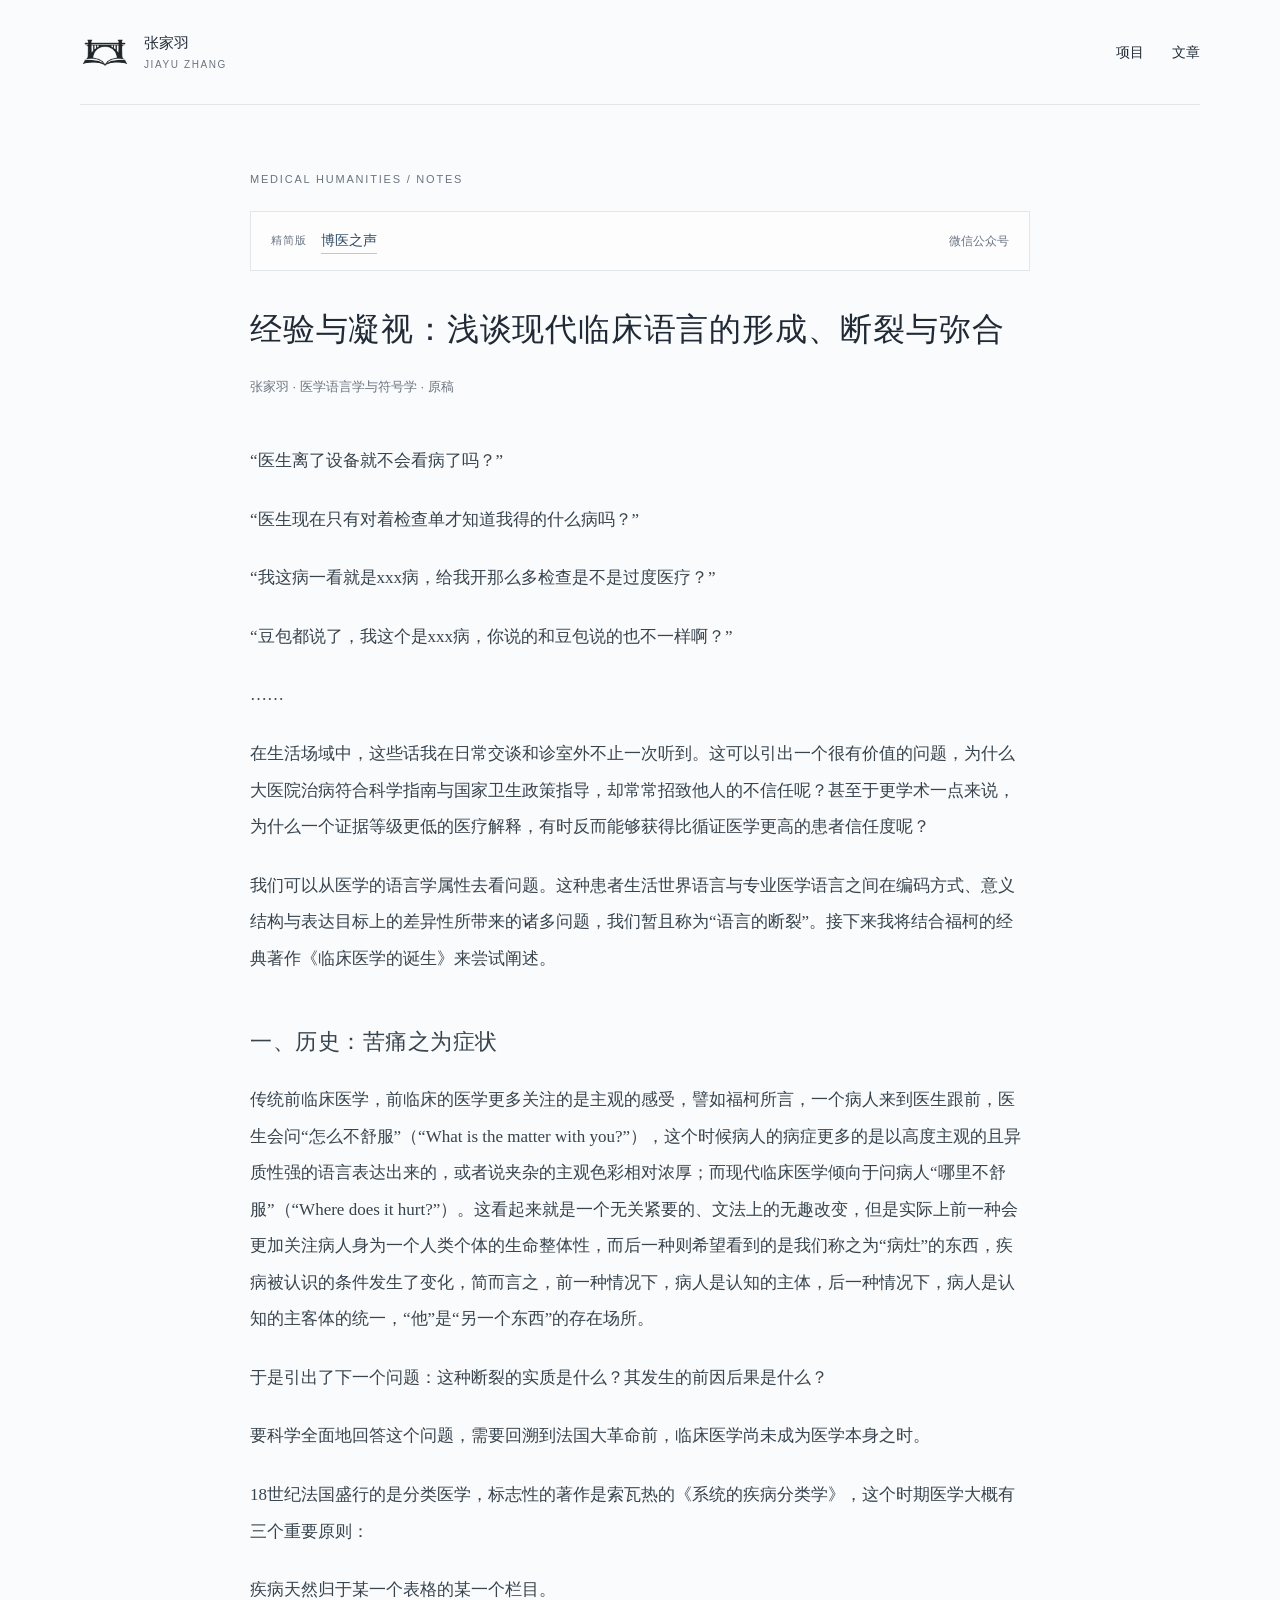
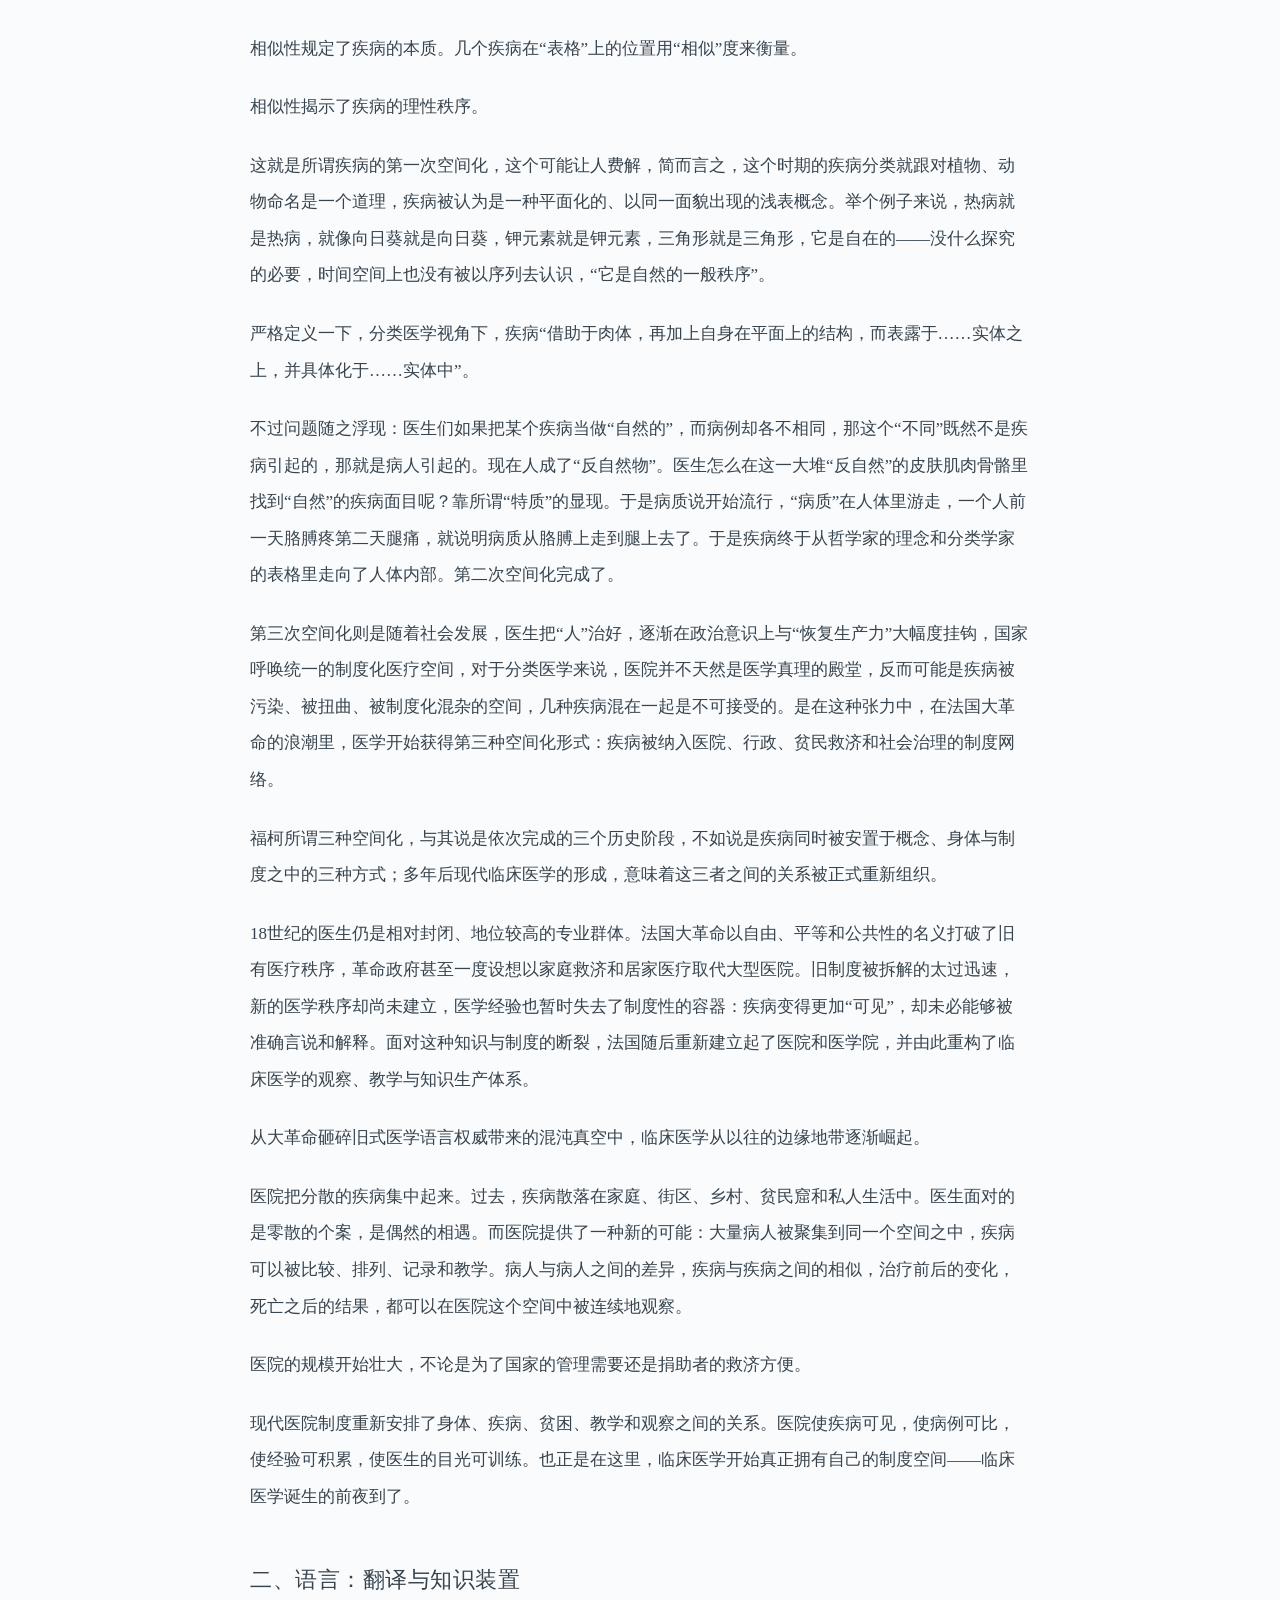
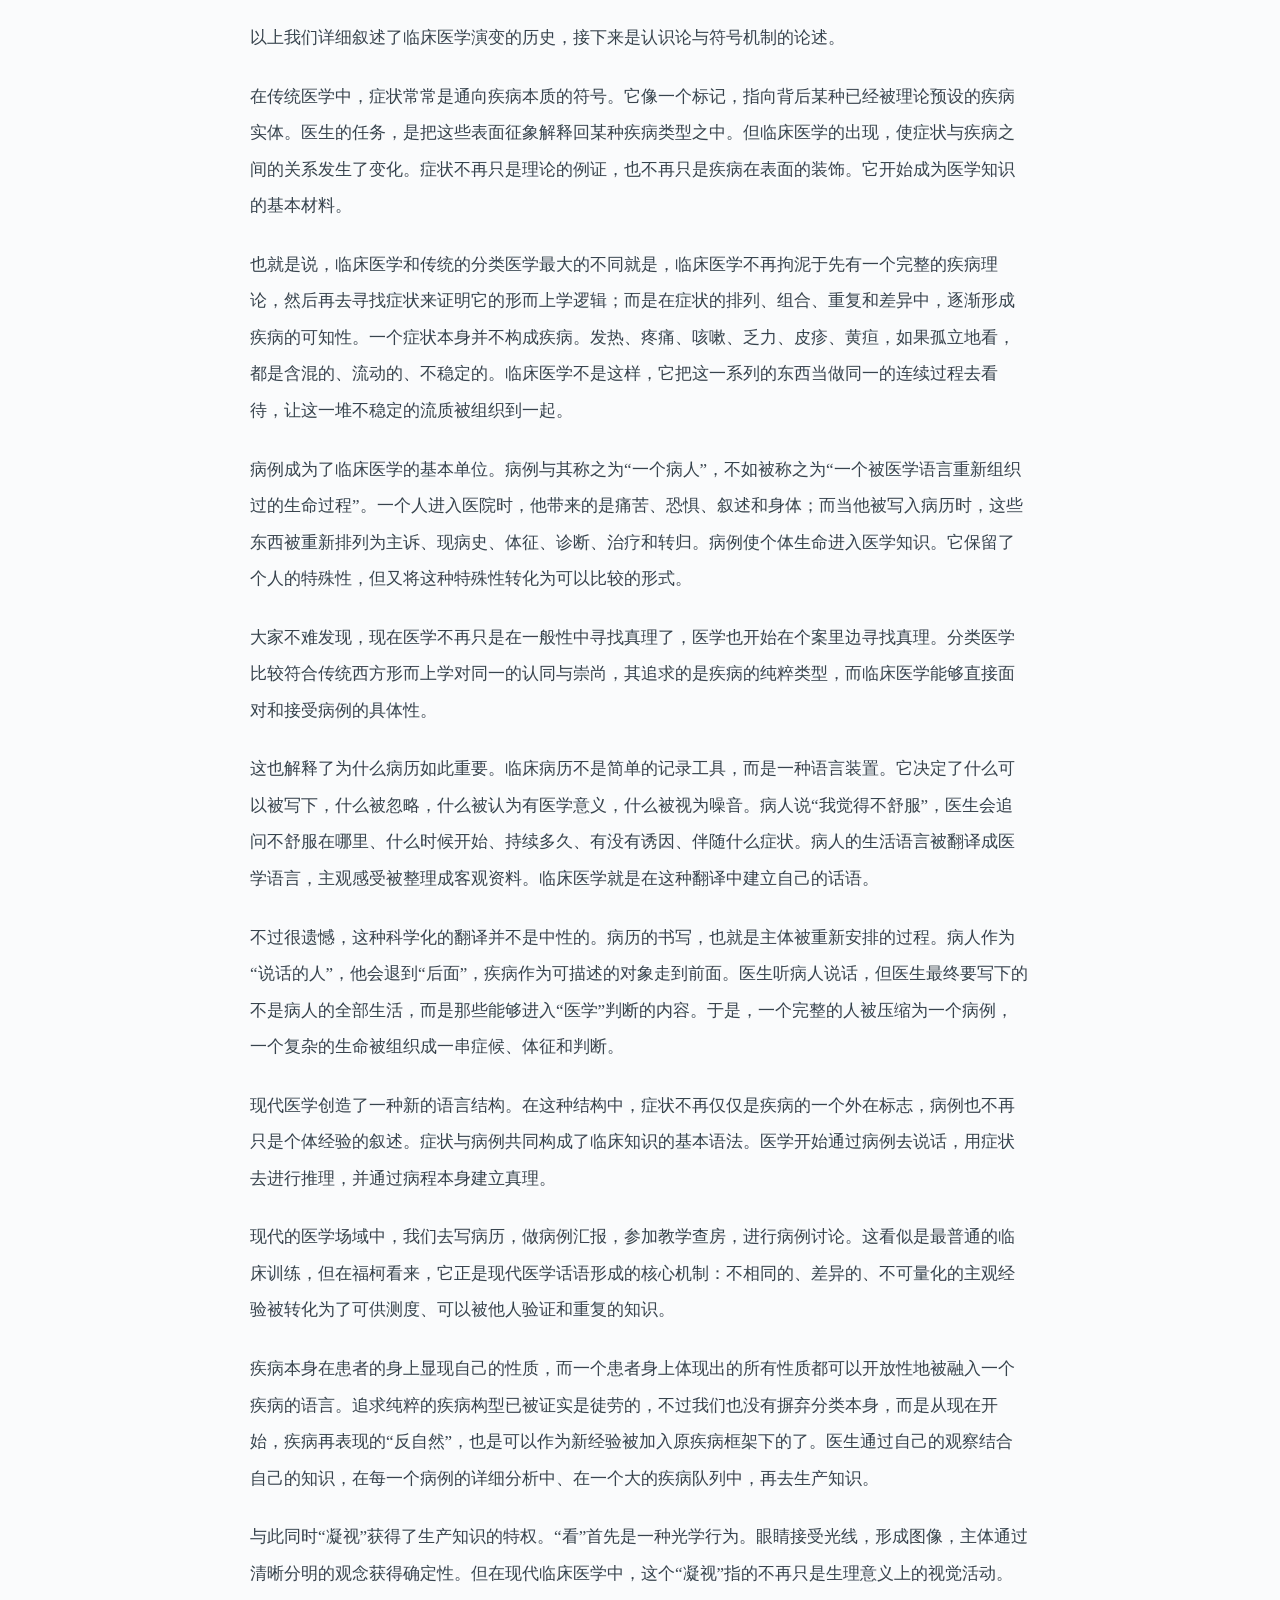
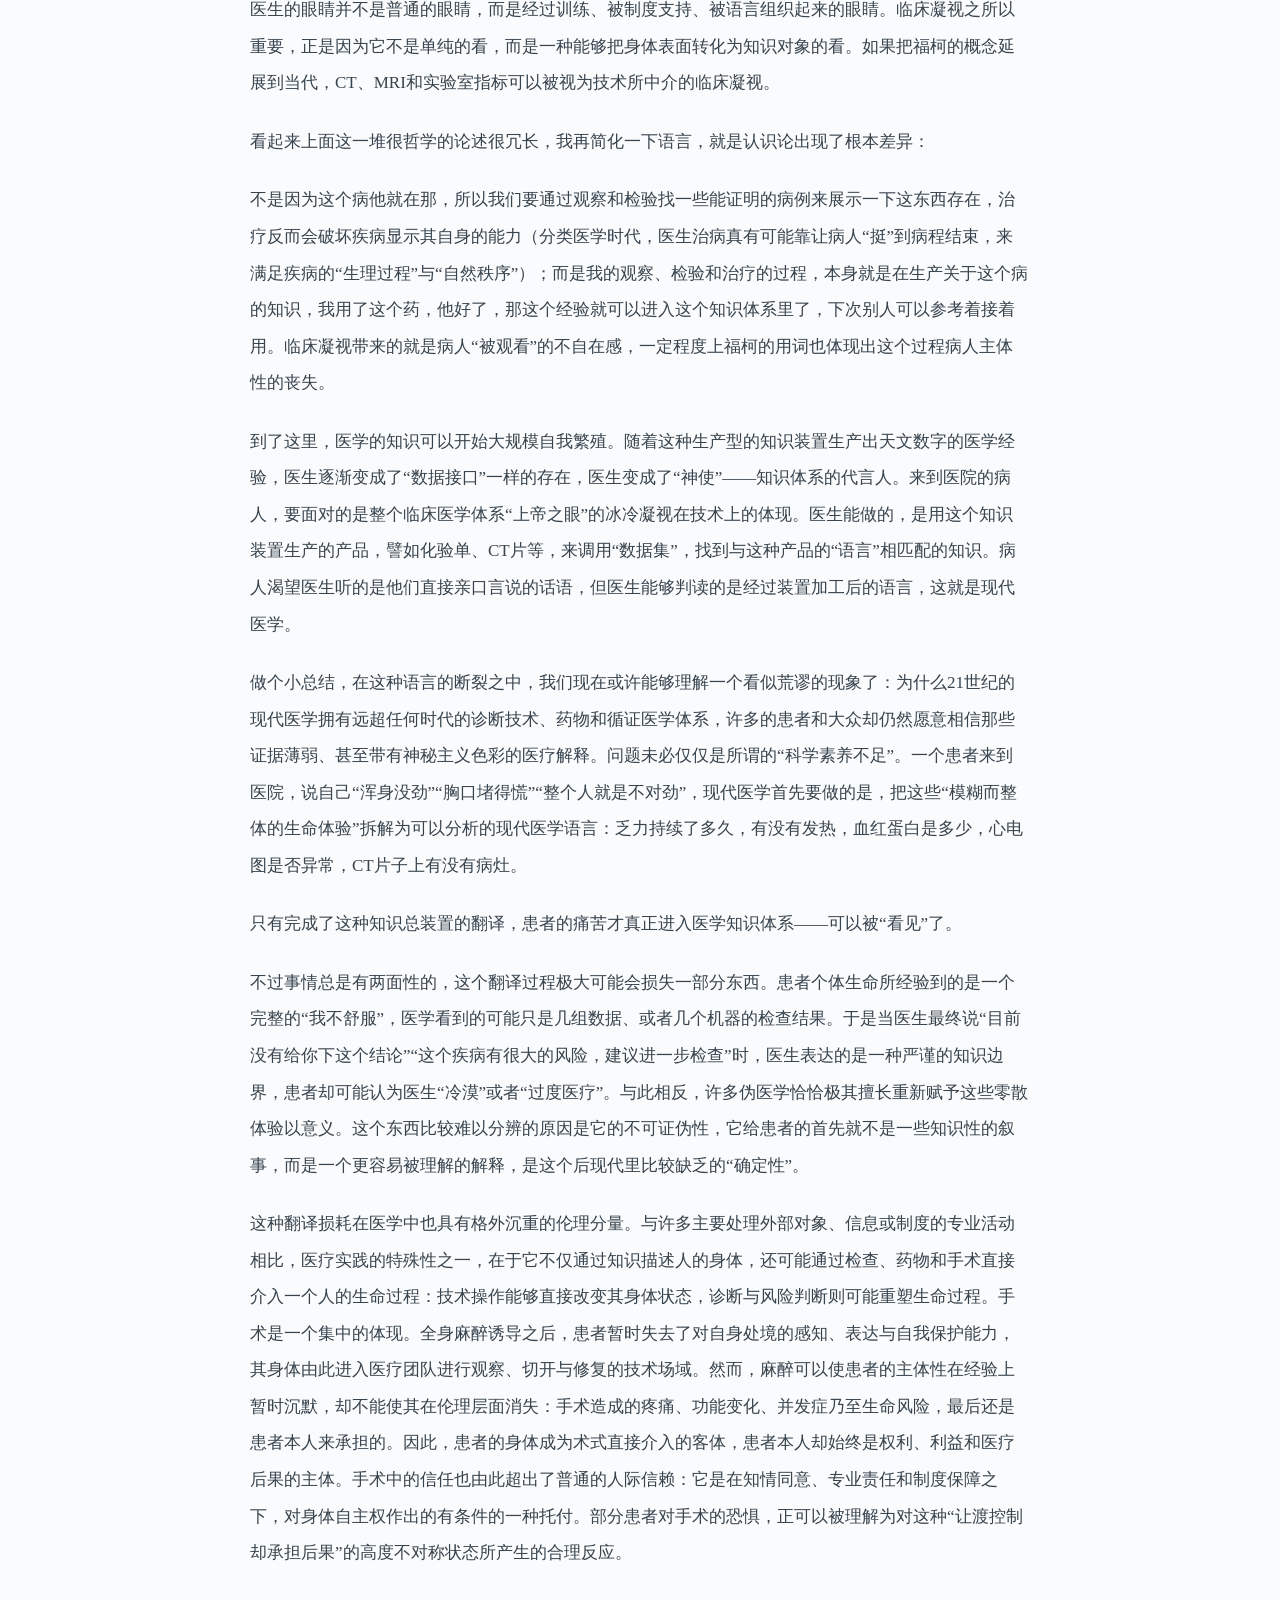
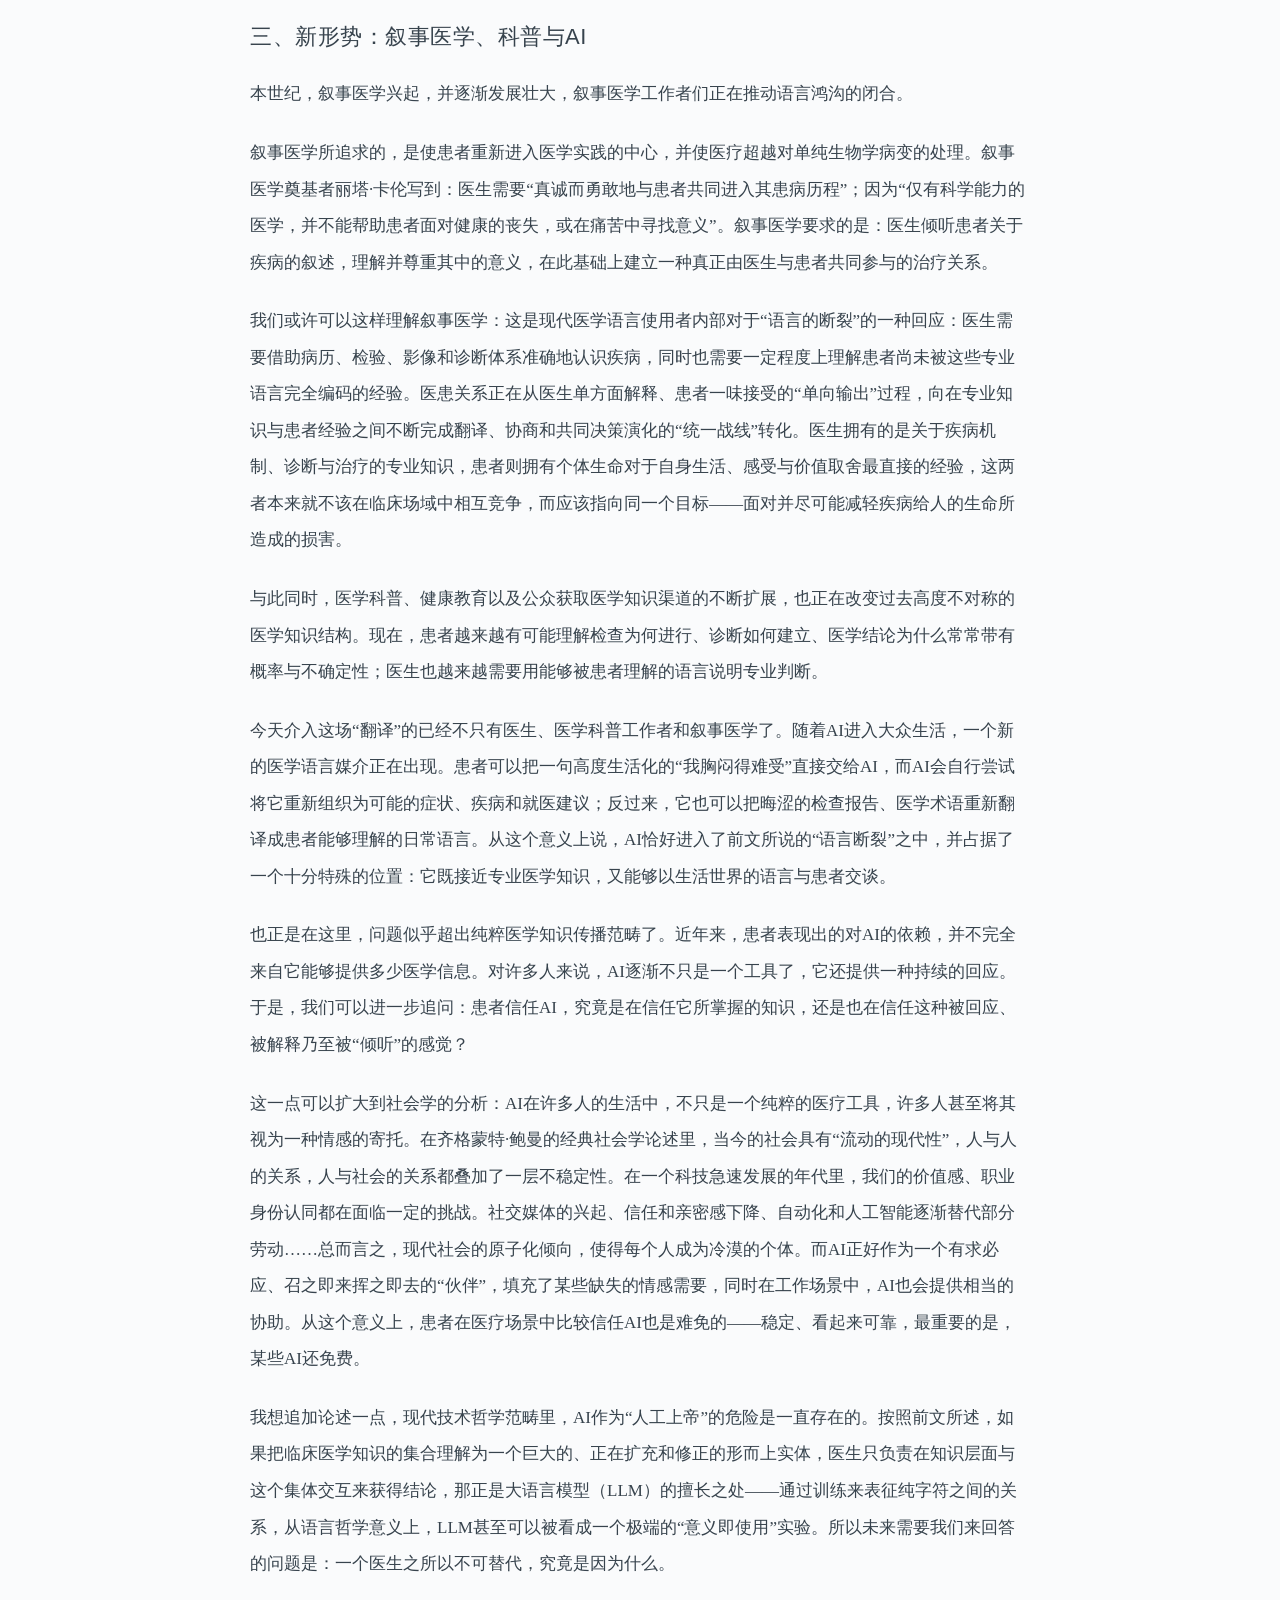
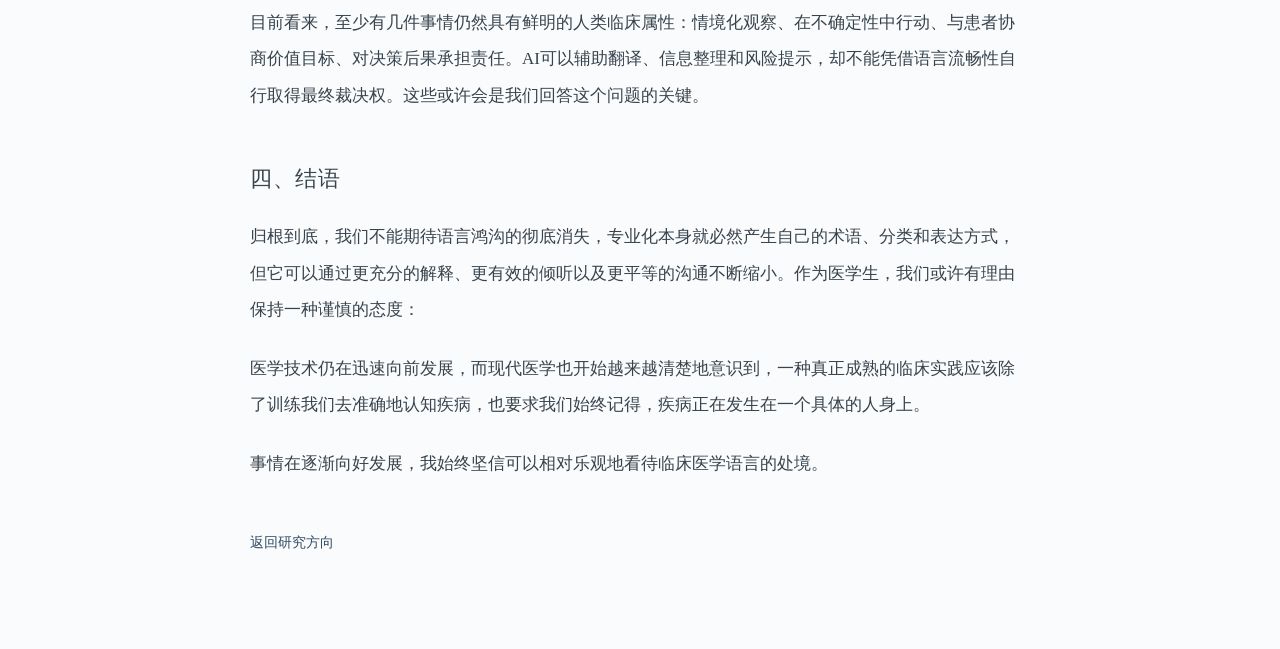
==== articles/clinical-language.html @ f9720dc6 "Publish personal gallery with writing and general research interests" ====
<!doctype html><html lang="zh-CN"><head><meta charset="utf-8"><meta name="viewport" content="width=device-width,initial-scale=1"><title>经验与凝视 · 张家羽</title><meta name="description" content="医学语言学与符号学研究札记。"><link rel="icon" href="../assets/personal-logo.png"><link rel="stylesheet" href="../style.css"></head><body><div class="reading-progress" aria-hidden="true"></div><header class="topbar"><a class="brand" href="../index.html" aria-label="返回张家羽主页"><img class="brand-logo" src="../assets/personal-logo.png" alt="桥与书页" width="50" height="50"><span>张家羽<span class="brand-sub">JIAYU ZHANG</span></span></a><nav><a href="../index.html#work">项目</a><a href="../index.html#writing">文章</a></nav></header><main class="article-page"><p class="eyebrow">MEDICAL HUMANITIES / NOTES</p><aside class="edition-link"><span class="edition-label">精简版</span><a href="https://mp.weixin.qq.com/s/nxBDB-tui_rKLmlCCR8elA" target="_blank" rel="noopener noreferrer">博医之声</a><span class="edition-source">微信公众号</span></aside><h1>经验与凝视：浅谈现代临床语言的形成、断裂与弥合</h1><p class="article-meta">张家羽 · 医学语言学与符号学 · 原稿</p><article class="article-body"><p>“医生离了设备就不会看病了吗？”</p><p>“医生现在只有对着检查单才知道我得的什么病吗？”</p><p>“我这病一看就是xxx病，给我开那么多检查是不是过度医疗？”</p><p>“豆包都说了，我这个是xxx病，你说的和豆包说的也不一样啊？”</p><p>……</p><p>在生活场域中，这些话我在日常交谈和诊室外不止一次听到。这可以引出一个很有价值的问题，为什么大医院治病符合科学指南与国家卫生政策指导，却常常招致他人的不信任呢？甚至于更学术一点来说，为什么一个证据等级更低的医疗解释，有时反而能够获得比循证医学更高的患者信任度呢？</p><p>我们可以从医学的语言学属性去看问题。这种患者生活世界语言与专业医学语言之间在编码方式、意义结构与表达目标上的差异性所带来的诸多问题，我们暂且称为“语言的断裂”。接下来我将结合福柯的经典著作《临床医学的诞生》来尝试阐述。</p><h2>一、历史：苦痛之为症状</h2><p>传统前临床医学，前临床的医学更多关注的是主观的感受，譬如福柯所言，一个病人来到医生跟前，医生会问“怎么不舒服”（“What is the matter with you?”），这个时候病人的病症更多的是以高度主观的且异质性强的语言表达出来的，或者说夹杂的主观色彩相对浓厚；而现代临床医学倾向于问病人“哪里不舒服”（“Where does it hurt?”）。这看起来就是一个无关紧要的、文法上的无趣改变，但是实际上前一种会更加关注病人身为一个人类个体的生命整体性，而后一种则希望看到的是我们称之为“病灶”的东西，疾病被认识的条件发生了变化，简而言之，前一种情况下，病人是认知的主体，后一种情况下，病人是认知的主客体的统一，“他”是“另一个东西”的存在场所。</p><p>于是引出了下一个问题：这种断裂的实质是什么？其发生的前因后果是什么？</p><p>要科学全面地回答这个问题，需要回溯到法国大革命前，临床医学尚未成为医学本身之时。</p><p>18世纪法国盛行的是分类医学，标志性的著作是索瓦热的《系统的疾病分类学》，这个时期医学大概有三个重要原则：</p><p>疾病天然归于某一个表格的某一个栏目。</p><p>相似性规定了疾病的本质。几个疾病在“表格”上的位置用“相似”度来衡量。</p><p>相似性揭示了疾病的理性秩序。</p><p>这就是所谓疾病的第一次空间化，这个可能让人费解，简而言之，这个时期的疾病分类就跟对植物、动物命名是一个道理，疾病被认为是一种平面化的、以同一面貌出现的浅表概念。举个例子来说，热病就是热病，就像向日葵就是向日葵，钾元素就是钾元素，三角形就是三角形，它是自在的——没什么探究的必要，时间空间上也没有被以序列去认识，“它是自然的一般秩序”。</p><p>严格定义一下，分类医学视角下，疾病“借助于肉体，再加上自身在平面上的结构，而表露于……实体之上，并具体化于……实体中”。</p><p>不过问题随之浮现：医生们如果把某个疾病当做“自然的”，而病例却各不相同，那这个“不同”既然不是疾病引起的，那就是病人引起的。现在人成了“反自然物”。医生怎么在这一大堆“反自然”的皮肤肌肉骨骼里找到“自然”的疾病面目呢？靠所谓“特质”的显现。于是病质说开始流行，“病质”在人体里游走，一个人前一天胳膊疼第二天腿痛，就说明病质从胳膊上走到腿上去了。于是疾病终于从哲学家的理念和分类学家的表格里走向了人体内部。第二次空间化完成了。</p><p>第三次空间化则是随着社会发展，医生把“人”治好，逐渐在政治意识上与“恢复生产力”大幅度挂钩，国家呼唤统一的制度化医疗空间，对于分类医学来说，医院并不天然是医学真理的殿堂，反而可能是疾病被污染、被扭曲、被制度化混杂的空间，几种疾病混在一起是不可接受的。是在这种张力中，在法国大革命的浪潮里，医学开始获得第三种空间化形式：疾病被纳入医院、行政、贫民救济和社会治理的制度网络。</p><p>福柯所谓三种空间化，与其说是依次完成的三个历史阶段，不如说是疾病同时被安置于概念、身体与制度之中的三种方式；多年后现代临床医学的形成，意味着这三者之间的关系被正式重新组织。</p><p>18世纪的医生仍是相对封闭、地位较高的专业群体。法国大革命以自由、平等和公共性的名义打破了旧有医疗秩序，革命政府甚至一度设想以家庭救济和居家医疗取代大型医院。旧制度被拆解的太过迅速，新的医学秩序却尚未建立，医学经验也暂时失去了制度性的容器：疾病变得更加“可见”，却未必能够被准确言说和解释。面对这种知识与制度的断裂，法国随后重新建立起了医院和医学院，并由此重构了临床医学的观察、教学与知识生产体系。</p><p>从大革命砸碎旧式医学语言权威带来的混沌真空中，临床医学从以往的边缘地带逐渐崛起。</p><p>医院把分散的疾病集中起来。过去，疾病散落在家庭、街区、乡村、贫民窟和私人生活中。医生面对的是零散的个案，是偶然的相遇。而医院提供了一种新的可能：大量病人被聚集到同一个空间之中，疾病可以被比较、排列、记录和教学。病人与病人之间的差异，疾病与疾病之间的相似，治疗前后的变化，死亡之后的结果，都可以在医院这个空间中被连续地观察。</p><p>医院的规模开始壮大，不论是为了国家的管理需要还是捐助者的救济方便。</p><p>现代医院制度重新安排了身体、疾病、贫困、教学和观察之间的关系。医院使疾病可见，使病例可比，使经验可积累，使医生的目光可训练。也正是在这里，临床医学开始真正拥有自己的制度空间——临床医学诞生的前夜到了。</p><h2>二、语言：翻译与知识装置</h2><p>以上我们详细叙述了临床医学演变的历史，接下来是认识论与符号机制的论述。</p><p>在传统医学中，症状常常是通向疾病本质的符号。它像一个标记，指向背后某种已经被理论预设的疾病实体。医生的任务，是把这些表面征象解释回某种疾病类型之中。但临床医学的出现，使症状与疾病之间的关系发生了变化。症状不再只是理论的例证，也不再只是疾病在表面的装饰。它开始成为医学知识的基本材料。</p><p>也就是说，临床医学和传统的分类医学最大的不同就是，临床医学不再拘泥于先有一个完整的疾病理论，然后再去寻找症状来证明它的形而上学逻辑；而是在症状的排列、组合、重复和差异中，逐渐形成疾病的可知性。一个症状本身并不构成疾病。发热、疼痛、咳嗽、乏力、皮疹、黄疸，如果孤立地看，都是含混的、流动的、不稳定的。临床医学不是这样，它把这一系列的东西当做同一的连续过程去看待，让这一堆不稳定的流质被组织到一起。</p><p>病例成为了临床医学的基本单位。病例与其称之为“一个病人”，不如被称之为“一个被医学语言重新组织过的生命过程”。一个人进入医院时，他带来的是痛苦、恐惧、叙述和身体；而当他被写入病历时，这些东西被重新排列为主诉、现病史、体征、诊断、治疗和转归。病例使个体生命进入医学知识。它保留了个人的特殊性，但又将这种特殊性转化为可以比较的形式。</p><p>大家不难发现，现在医学不再只是在一般性中寻找真理了，医学也开始在个案里边寻找真理。分类医学比较符合传统西方形而上学对同一的认同与崇尚，其追求的是疾病的纯粹类型，而临床医学能够直接面对和接受病例的具体性。</p><p>这也解释了为什么病历如此重要。临床病历不是简单的记录工具，而是一种语言装置。它决定了什么可以被写下，什么被忽略，什么被认为有医学意义，什么被视为噪音。病人说“我觉得不舒服”，医生会追问不舒服在哪里、什么时候开始、持续多久、有没有诱因、伴随什么症状。病人的生活语言被翻译成医学语言，主观感受被整理成客观资料。临床医学就是在这种翻译中建立自己的话语。</p><p>不过很遗憾，这种科学化的翻译并不是中性的。病历的书写，也就是主体被重新安排的过程。病人作为“说话的人”，他会退到“后面”，疾病作为可描述的对象走到前面。医生听病人说话，但医生最终要写下的不是病人的全部生活，而是那些能够进入“医学”判断的内容。于是，一个完整的人被压缩为一个病例，一个复杂的生命被组织成一串症候、体征和判断。</p><p>现代医学创造了一种新的语言结构。在这种结构中，症状不再仅仅是疾病的一个外在标志，病例也不再只是个体经验的叙述。症状与病例共同构成了临床知识的基本语法。医学开始通过病例去说话，用症状去进行推理，并通过病程本身建立真理。</p><p>现代的医学场域中，我们去写病历，做病例汇报，参加教学查房，进行病例讨论。这看似是最普通的临床训练，但在福柯看来，它正是现代医学话语形成的核心机制：不相同的、差异的、不可量化的主观经验被转化为了可供测度、可以被他人验证和重复的知识。</p><p>疾病本身在患者的身上显现自己的性质，而一个患者身上体现出的所有性质都可以开放性地被融入一个疾病的语言。追求纯粹的疾病构型已被证实是徒劳的，不过我们也没有摒弃分类本身，而是从现在开始，疾病再表现的“反自然”，也是可以作为新经验被加入原疾病框架下的了。医生通过自己的观察结合自己的知识，在每一个病例的详细分析中、在一个大的疾病队列中，再去生产知识。</p><p>与此同时“凝视”获得了生产知识的特权。“看”首先是一种光学行为。眼睛接受光线，形成图像，主体通过清晰分明的观念获得确定性。但在现代临床医学中，这个“凝视”指的不再只是生理意义上的视觉活动。医生的眼睛并不是普通的眼睛，而是经过训练、被制度支持、被语言组织起来的眼睛。临床凝视之所以重要，正是因为它不是单纯的看，而是一种能够把身体表面转化为知识对象的看。如果把福柯的概念延展到当代，CT、MRI和实验室指标可以被视为技术所中介的临床凝视。</p><p>看起来上面这一堆很哲学的论述很冗长，我再简化一下语言，就是认识论出现了根本差异：</p><p>不是因为这个病他就在那，所以我们要通过观察和检验找一些能证明的病例来展示一下这东西存在，治疗反而会破坏疾病显示其自身的能力（分类医学时代，医生治病真有可能靠让病人“挺”到病程结束，来满足疾病的“生理过程”与“自然秩序”）；而是我的观察、检验和治疗的过程，本身就是在生产关于这个病的知识，我用了这个药，他好了，那这个经验就可以进入这个知识体系里了，下次别人可以参考着接着用。临床凝视带来的就是病人“被观看”的不自在感，一定程度上福柯的用词也体现出这个过程病人主体性的丧失。</p><p>到了这里，医学的知识可以开始大规模自我繁殖。随着这种生产型的知识装置生产出天文数字的医学经验，医生逐渐变成了“数据接口”一样的存在，医生变成了“神使”——知识体系的代言人。来到医院的病人，要面对的是整个临床医学体系“上帝之眼”的冰冷凝视在技术上的体现。医生能做的，是用这个知识装置生产的产品，譬如化验单、CT片等，来调用“数据集”，找到与这种产品的“语言”相匹配的知识。病人渴望医生听的是他们直接亲口言说的话语，但医生能够判读的是经过装置加工后的语言，这就是现代医学。</p><p>做个小总结，在这种语言的断裂之中，我们现在或许能够理解一个看似荒谬的现象了：为什么21世纪的现代医学拥有远超任何时代的诊断技术、药物和循证医学体系，许多的患者和大众却仍然愿意相信那些证据薄弱、甚至带有神秘主义色彩的医疗解释。问题未必仅仅是所谓的“科学素养不足”。一个患者来到医院，说自己“浑身没劲”“胸口堵得慌”“整个人就是不对劲”，现代医学首先要做的是，把这些“模糊而整体的生命体验”拆解为可以分析的现代医学语言：乏力持续了多久，有没有发热，血红蛋白是多少，心电图是否异常，CT片子上有没有病灶。</p><p>只有完成了这种知识总装置的翻译，患者的痛苦才真正进入医学知识体系——可以被“看见”了。</p><p>不过事情总是有两面性的，这个翻译过程极大可能会损失一部分东西。患者个体生命所经验到的是一个完整的“我不舒服”，医学看到的可能只是几组数据、或者几个机器的检查结果。于是当医生最终说“目前没有给你下这个结论”“这个疾病有很大的风险，建议进一步检查”时，医生表达的是一种严谨的知识边界，患者却可能认为医生“冷漠”或者“过度医疗”。与此相反，许多伪医学恰恰极其擅长重新赋予这些零散体验以意义。这个东西比较难以分辨的原因是它的不可证伪性，它给患者的首先就不是一些知识性的叙事，而是一个更容易被理解的解释，是这个后现代里比较缺乏的“确定性”。</p><p>这种翻译损耗在医学中也具有格外沉重的伦理分量。与许多主要处理外部对象、信息或制度的专业活动相比，医疗实践的特殊性之一，在于它不仅通过知识描述人的身体，还可能通过检查、药物和手术直接介入一个人的生命过程：技术操作能够直接改变其身体状态，诊断与风险判断则可能重塑生命过程。手术是一个集中的体现。全身麻醉诱导之后，患者暂时失去了对自身处境的感知、表达与自我保护能力，其身体由此进入医疗团队进行观察、切开与修复的技术场域。然而，麻醉可以使患者的主体性在经验上暂时沉默，却不能使其在伦理层面消失：手术造成的疼痛、功能变化、并发症乃至生命风险，最后还是患者本人来承担的。因此，患者的身体成为术式直接介入的客体，患者本人却始终是权利、利益和医疗后果的主体。手术中的信任也由此超出了普通的人际信赖：它是在知情同意、专业责任和制度保障之下，对身体自主权作出的有条件的一种托付。部分患者对手术的恐惧，正可以被理解为对这种“让渡控制却承担后果”的高度不对称状态所产生的合理反应。</p><h2>三、新形势：叙事医学、科普与AI</h2><p>本世纪，叙事医学兴起，并逐渐发展壮大，叙事医学工作者们正在推动语言鸿沟的闭合。</p><p>叙事医学所追求的，是使患者重新进入医学实践的中心，并使医疗超越对单纯生物学病变的处理。叙事医学奠基者丽塔·卡伦写到：医生需要“真诚而勇敢地与患者共同进入其患病历程”；因为“仅有科学能力的医学，并不能帮助患者面对健康的丧失，或在痛苦中寻找意义”。叙事医学要求的是：医生倾听患者关于疾病的叙述，理解并尊重其中的意义，在此基础上建立一种真正由医生与患者共同参与的治疗关系。</p><p>我们或许可以这样理解叙事医学：这是现代医学语言使用者内部对于“语言的断裂”的一种回应：医生需要借助病历、检验、影像和诊断体系准确地认识疾病，同时也需要一定程度上理解患者尚未被这些专业语言完全编码的经验。医患关系正在从医生单方面解释、患者一味接受的“单向输出”过程，向在专业知识与患者经验之间不断完成翻译、协商和共同决策演化的“统一战线”转化。医生拥有的是关于疾病机制、诊断与治疗的专业知识，患者则拥有个体生命对于自身生活、感受与价值取舍最直接的经验，这两者本来就不该在临床场域中相互竞争，而应该指向同一个目标——面对并尽可能减轻疾病给人的生命所造成的损害。</p><p>与此同时，医学科普、健康教育以及公众获取医学知识渠道的不断扩展，也正在改变过去高度不对称的医学知识结构。现在，患者越来越有可能理解检查为何进行、诊断如何建立、医学结论为什么常常带有概率与不确定性；医生也越来越需要用能够被患者理解的语言说明专业判断。</p><p>今天介入这场“翻译”的已经不只有医生、医学科普工作者和叙事医学了。随着AI进入大众生活，一个新的医学语言媒介正在出现。患者可以把一句高度生活化的“我胸闷得难受”直接交给AI，而AI会自行尝试将它重新组织为可能的症状、疾病和就医建议；反过来，它也可以把晦涩的检查报告、医学术语重新翻译成患者能够理解的日常语言。从这个意义上说，AI恰好进入了前文所说的“语言断裂”之中，并占据了一个十分特殊的位置：它既接近专业医学知识，又能够以生活世界的语言与患者交谈。</p><p>也正是在这里，问题似乎超出纯粹医学知识传播范畴了。近年来，患者表现出的对AI的依赖，并不完全来自它能够提供多少医学信息。对许多人来说，AI逐渐不只是一个工具了，它还提供一种持续的回应。于是，我们可以进一步追问：患者信任AI，究竟是在信任它所掌握的知识，还是也在信任这种被回应、被解释乃至被“倾听”的感觉？</p><p>这一点可以扩大到社会学的分析：AI在许多人的生活中，不只是一个纯粹的医疗工具，许多人甚至将其视为一种情感的寄托。在齐格蒙特·鲍曼的经典社会学论述里，当今的社会具有“流动的现代性”，人与人的关系，人与社会的关系都叠加了一层不稳定性。在一个科技急速发展的年代里，我们的价值感、职业身份认同都在面临一定的挑战。社交媒体的兴起、信任和亲密感下降、自动化和人工智能逐渐替代部分劳动……总而言之，现代社会的原子化倾向，使得每个人成为冷漠的个体。而AI正好作为一个有求必应、召之即来挥之即去的“伙伴”，填充了某些缺失的情感需要，同时在工作场景中，AI也会提供相当的协助。从这个意义上，患者在医疗场景中比较信任AI也是难免的——稳定、看起来可靠，最重要的是，某些AI还免费。</p><p>我想追加论述一点，现代技术哲学范畴里，AI作为“人工上帝”的危险是一直存在的。按照前文所述，如果把临床医学知识的集合理解为一个巨大的、正在扩充和修正的形而上实体，医生只负责在知识层面与这个集体交互来获得结论，那正是大语言模型（LLM）的擅长之处——通过训练来表征纯字符之间的关系，从语言哲学意义上，LLM甚至可以被看成一个极端的“意义即使用”实验。所以未来需要我们来回答的问题是：一个医生之所以不可替代，究竟是因为什么。</p><p>目前看来，至少有几件事情仍然具有鲜明的人类临床属性：情境化观察、在不确定性中行动、与患者协商价值目标、对决策后果承担责任。AI可以辅助翻译、信息整理和风险提示，却不能凭借语言流畅性自行取得最终裁决权。这些或许会是我们回答这个问题的关键。</p><h2>四、结语</h2><p>归根到底，我们不能期待语言鸿沟的彻底消失，专业化本身就必然产生自己的术语、分类和表达方式，但它可以通过更充分的解释、更有效的倾听以及更平等的沟通不断缩小。作为医学生，我们或许有理由保持一种谨慎的态度：</p><p>医学技术仍在迅速向前发展，而现代医学也开始越来越清楚地意识到，一种真正成熟的临床实践应该除了训练我们去准确地认知疾病，也要求我们始终记得，疾病正在发生在一个具体的人身上。</p><p>事情在逐渐向好发展，我始终坚信可以相对乐观地看待临床医学语言的处境。</p></article><p class="article-return"><a href="../index.html#about">返回研究方向</a></p></main><script src="../motion.js"></script></body></html>
---- style.css ----
:root{--bg:#fafbfc;--panel:#fff;--text:#202a36;--muted:#6a7480;--accent:#314b63;--line:#e1e6eb}*{box-sizing:border-box}html{scroll-behavior:smooth;scroll-padding-top:90px}body{margin:0;background:var(--bg);color:var(--text);font-family:-apple-system,BlinkMacSystemFont,'Segoe UI','Microsoft YaHei',sans-serif;font-size:1rem;line-height:1.75}a{color:inherit;text-decoration:none}button{font:inherit;cursor:pointer;color:inherit}button:focus-visible,a:focus-visible{outline:2px solid var(--accent);outline-offset:5px}img{display:block;max-width:100%}.skip{position:fixed;top:-100px;left:20px;background:var(--text);color:white;padding:10px;z-index:100}.skip:focus{top:10px}.topbar{max-width:1120px;margin:auto;padding:27px 0;display:flex;align-items:center;justify-content:space-between;flex-wrap:wrap;gap:20px;border-bottom:1px solid var(--line)}.brand{display:flex;gap:14px;align-items:center;font-size:.9375rem;line-height:1.3;font-weight:500}.monogram{font:1.4rem Georgia,serif;letter-spacing:-1px;width:2.375rem;height:2.375rem;border:1px solid #b4c0cb;display:grid;place-items:center}.brand-sub{display:block;font-size:.625rem;letter-spacing:1.6px;margin-top:5px;color:var(--muted)}nav{display:flex;gap:28px;font-size:.875rem}nav a:hover,.profile-links a:hover{color:#7b8e9f}.hero{max-width:1120px;margin:auto;padding:62px 0 60px;display:grid;grid-template-columns:1fr 225px;gap:80px;align-items:center}.eyebrow{font-size:.6875rem;letter-spacing:1.8px;color:var(--muted);font-weight:500;margin:0 0 22px}h1{font-size:2.6rem;line-height:1.3;letter-spacing:2px;font-weight:500;margin:0}.name-en{font:1.55rem Georgia,serif;margin:7px 0 22px;color:#445467}.affiliation{font-size:1rem;margin:0 0 19px}.hero-intro p{color:#596471;font-size:.9375rem;line-height:1.95;margin:0}.profile-links{display:flex;flex-wrap:wrap;gap:27px;margin-top:25px;color:var(--accent);font-size:.875rem}.profile-links a{border-bottom:1px solid #c3cdd6}.portrait{margin:0;height:295px;border-radius:3px;overflow:hidden;background:#af9587}.portrait img{width:100%;height:100%;object-fit:cover;object-position:50% 44%}.section{max-width:1120px;margin:auto;padding:43px 0 55px;border-top:1px solid var(--line)}.section-top{display:flex;justify-content:space-between;align-items:end;gap:24px;margin-bottom:26px}.section-top .eyebrow{margin-bottom:9px}h2{font-size:1.625rem;font-weight:500;letter-spacing:.5px;line-height:1.4;margin:0}.section-caption{font-size:.8125rem;color:var(--muted);margin:0 0 3px}.filters{display:flex;flex-wrap:wrap;gap:21px;align-items:center;margin-bottom:28px}.filters button{border:0;border-bottom:2px solid transparent;padding:7px 0;background:transparent;font-size:.875rem;color:var(--muted)}.filters button.active{border-color:var(--accent);color:var(--text)}.result-count{margin-left:auto;color:var(--muted);font-size:.75rem}.project-grid{display:grid;grid-template-columns:repeat(2,minmax(0,1fr));gap:19px}.project-card{background:var(--panel);border:1px solid var(--line);border-radius:3px;padding:22px 24px;position:relative;display:flex;flex-direction:column;min-height:200px}.project-card[hidden]{display:none}.cover{height:190px;overflow:hidden;margin:-22px -24px 21px;background:#f0f3f5;display:flex;align-items:center;justify-content:center;border-bottom:1px solid var(--line)}.cover-medstack img{width:65px;height:65px}.cover-medstack{gap:23px}.cover-medstack .cover-title{font-size:1.5rem;letter-spacing:-.5px}.cover-medstack .cover-sub{font-size:.75rem;color:var(--muted);margin-top:3px}.cover-shanhai img{width:90%;height:auto;box-shadow:0 4px 14px #0001;border-radius:2px}.card-top{display:flex;flex-wrap:wrap;align-items:center;justify-content:space-between;gap:7px 15px;margin:0 0 10px}.card-title{font-size:1.0625rem;line-height:1.6;font-weight:600;margin:0}.status{font-size:.75rem;white-space:nowrap;color:var(--muted)}.card-desc{font-size:.8755rem;line-height:1.85;color:#63707b;margin:0 0 18px}.card-bottom{display:flex;align-items:center;justify-content:space-between;gap:15px;margin-top:auto}.card-category{font-size:.6875rem;color:#818c95;letter-spacing:.4px}.details-button{font-size:.875rem;border:0;border-bottom:1px solid #bcc8d0;background:transparent;padding:0;color:var(--accent)}.details-button:hover{border-color:var(--accent)}.about .eyebrow{margin-bottom:18px}.about-layout{display:grid;grid-template-columns:240px 1fr;gap:35px}.research-item{border-bottom:1px solid var(--line);padding:0 0 22px;margin-bottom:23px}.research-item:last-child{border:0;margin:0;padding-bottom:0}.research-item h3{font-size:1rem;margin:0 0 8px;font-weight:600}.research-item p{font-size:.9375rem;color:#63707b;margin:0;line-height:1.9}.resume-grid{display:grid;grid-template-columns:240px 1fr;gap:35px;padding-top:5px}.resume-sidebar h3{font-size:1.6rem;font-weight:500;margin:0}.resume-sidebar>p{font-size:.6875rem;letter-spacing:1.8px;color:var(--muted);margin:5px 0}.resume-sidebar p.resume-school{font-size:.875rem;letter-spacing:0;line-height:1.9;margin:23px 0 15px}.resume-sidebar>a{font-size:.8125rem;color:var(--accent);overflow-wrap:anywhere}.experience-list article{display:flex;gap:22px;border-bottom:1px solid var(--line);padding:0 0 21px;margin-bottom:22px}.experience-list article:last-child{border:0;margin-bottom:0}.experience-index{font-size:.6875rem;color:var(--muted);padding-top:5px}.experience-list h3{font-size:1rem;font-weight:600;margin:0 0 8px}.experience-list p{font-size:.9375rem;line-height:1.85;color:#63707b;margin:0 0 7px}.experience-meta{font-size:.75rem;color:#8a949b}.pill{padding:7px 16px;font-size:.875rem;background:transparent;border:1px solid #c1ccd5;border-radius:3px;color:var(--accent);display:inline-block}.pill:hover{background:#edf1f5}.primary{background:var(--accent);border-color:var(--accent);color:white}.primary:hover{background:#243c51}footer{max-width:1120px;margin:auto;border-top:1px solid var(--line);padding:23px 0 35px;display:flex;justify-content:space-between;gap:20px;font-size:.75rem;color:var(--muted)}dialog{background:white;color:var(--text);border:1px solid #ced6df;border-radius:4px;width:min(700px,calc(100% - 32px));max-height:90dvh;padding:32px;box-shadow:0 15px 80px #13232f25}dialog::backdrop{background:#18263280;backdrop-filter:blur(3px)}.dialog-top{display:flex;justify-content:space-between;align-items:center;margin-bottom:24px}.dialog-top .eyebrow{margin:0}.dialog-top button{border:0;background:transparent;color:var(--muted);font-size:.875rem;padding:4px}.dialog-top button span{font-size:1.25rem;margin-left:10px}.detail-tags{font-size:.75rem;color:var(--muted)}dialog h2{font-size:1.75rem;margin:13px 0 20px}dialog p{font-size:.9375rem;color:#63707b;line-height:1.9}dialog h3{font-size:.9375rem;font-weight:600;margin:26px 0 12px}dialog ul{padding-left:19px;color:#63707b;font-size:.9375rem;line-height:1.95}.interest-tags{display:flex;flex-wrap:wrap;gap:9px;margin-top:20px}.interest-tags span{font-size:.75rem;background:#f0f3f6;color:#6b7b88;padding:3px 9px;border-radius:2px}.detail-note{border-top:1px solid var(--line);margin-top:23px;padding-top:18px;font-size:.8125rem}.detail-links{display:flex;flex-wrap:wrap;gap:10px;margin-top:22px}.detail-image{max-height:310px;width:100%;object-fit:contain;margin:22px 0}.dialog-open{overflow:hidden}
@media(max-width:1200px){.topbar,.hero,.section,footer{max-width:calc(100% - 100px)}}@media(max-width:760px){.topbar,.hero,.section,footer{max-width:calc(100% - 42px)}.topbar{padding:20px 0}.brand{gap:10px}.brand-sub{font-size:.5625rem;letter-spacing:1px}nav{gap:16px;font-size:.8125rem}nav a:first-child{display:none}.hero{grid-template-columns:1fr 150px;gap:25px;padding:42px 0}.portrait{height:205px}.hero .eyebrow{margin-bottom:15px}h1{font-size:2.2rem}.name-en{font-size:1.3rem;margin-bottom:18px}.affiliation{font-size:.875rem}.hero-intro p{font-size:.875rem}.hero-intro br{display:none}.profile-links{gap:20px;margin-top:18px}.project-grid{grid-template-columns:1fr;gap:16px}.project-card{min-height:180px}.section{padding:35px 0 40px}.section-top{align-items:center}.section-caption{font-size:.75rem}.filters{gap:18px}.result-count{display:none}.about-layout,.resume-grid{grid-template-columns:1fr;gap:23px}.about-layout h2{margin-bottom:7px}.research-item p,.experience-list p{font-size:.9375rem}.resume-sidebar{padding-bottom:24px;border-bottom:1px solid var(--line)}.resume-sidebar p.resume-school{margin-top:15px}.experience-list article{gap:16px}dialog{padding:24px}dialog h2{font-size:1.4rem}}@media(max-width:520px){.hero{grid-template-columns:1fr;position:relative;gap:24px}.hero-text{padding:0;min-width:0}.hero .eyebrow{margin-top:8px}.portrait{grid-row:1;width:115px;height:150px;position:absolute;right:0;top:42px}.hero-text h1,.hero-text .name-en{padding-right:125px}.hero-text .affiliation{margin-top:47px}.hero-intro p{font-size:.9375rem;line-height:1.95}.section-top{gap:16px;flex-wrap:wrap}.filters{gap:16px}.cover{height:185px}.card-top{align-items:start}.card-title{font-size:1rem}.status{font-size:.6875rem}.cover-medstack{gap:20px}.cover-medstack .cover-title{font-size:1.3rem}}@media(max-width:380px){nav{gap:12px}.monogram{width:2rem;height:2rem;font-size:1.2rem}.brand{font-size:.875rem}.portrait{width:105px;height:145px}.hero-text h1,.hero-text .name-en{padding-right:115px}.name-en{font-size:1.2rem}.filters{gap:13px}.filters button{font-size:.8125rem}.project-card{padding:20px}.cover{margin:-20px -20px 20px}}@media(prefers-reduced-motion:reduce){html{scroll-behavior:auto}}@media print{body{background:white;color:black}.topbar,.hero,.work,.about,footer,dialog,.skip,#print-resume{display:none!important}.resume{padding:0;background:white;border:0;max-width:none}.resume-grid{grid-template-columns:185px 1fr;gap:32px}.section-top{margin-bottom:28px}h2{font-size:1.5rem}.eyebrow{font-size:.625rem}.experience-list article{break-inside:avoid;padding:0 0 14px;margin-bottom:18px}.experience-list p{font-size:.75rem}.experience-meta{font-size:.625rem}.resume-sidebar{border:0}.resume-sidebar h3{font-size:1.5rem}@page{size:A4;margin:18mm}}.topbar{position:sticky;top:0;background:#fafbfcee;backdrop-filter:blur(12px);z-index:10}.card-actions{display:flex;gap:18px;align-items:center}.project-link{font-size:.875rem;color:var(--accent);border-bottom:1px solid #bcc8d0}.updates{padding-bottom:34px}.updates .section-top{margin-bottom:17px}.updates h2{font-size:1.125rem}.updates .eyebrow{font-size:.625rem}.update-list a{display:grid;grid-template-columns:110px 1fr 40px;gap:20px;padding:10px 0;font-size:.875rem;border-bottom:1px solid var(--line)}.update-list a:last-child{border:0}.update-list a:hover span:nth-child(2){color:#9a5147}.update-list time,.update-kind{font-size:.75rem;color:var(--muted)}.update-kind{text-align:right}@media(max-width:520px){.update-list a{grid-template-columns:85px 1fr;gap:15px}.update-kind{display:none}.topbar{gap:12px}}@media print{.updates{display:none!important}}
.brand-logo{width:3.125rem;height:3.125rem;object-fit:contain}.portrait img{transform:scale(1.45);transform-origin:50% 40%}@media(max-width:760px){.brand-logo{width:2.625rem;height:2.625rem}}
.institution{display:inline-block;position:relative;overflow:hidden;flex:none;mix-blend-mode:multiply}.institution img{position:absolute;max-width:none;height:auto}.institution.school{width:2.75rem;height:2.75rem}.institution.school img{width:262%;left:-21.1%;top:-206.7%}.institution.boyi{width:3.5rem;height:3.125rem}.institution.boyi img{width:250.85%;left:-127.66%;top:-211%}.affiliation{display:flex;gap:13px;align-items:center}.institution-heading{display:flex;align-items:center;gap:13px}.resume-institution{margin:21px 0 17px}.resume-institution .resume-school{margin:12px 0 0;font-size:.875rem;line-height:1.9;letter-spacing:0;color:var(--muted)}
@media(max-width:520px){.hero-text .affiliation{margin-top:88px}.affiliation>span:last-child{min-width:0}}

/*
 * Gallery motion proposal. Append after the existing stylesheet.
 * Existing content and layout remain authoritative.
 * Optional new editorial classes: .writing-grid, .essay-excerpt, .essay-meta,
 * .reading-list, .reading-number, .reading-title.
 * Reveal contract: add .reveal, then .is-visible with IntersectionObserver.
 * Add html.motion-ready only after the observer has been created successfully.
 */

:root {
  --motion-ease: cubic-bezier(.22, 1, .36, 1);
  --motion-ink: #314b63;
}

/* A pale, once-only wash under the profile rather than a continuous backdrop. */
.hero {
  position: relative;
  isolation: isolate;
}
.hero::before {
  content: "";
  position: absolute;
  inset: -22px 0 0;
  z-index: -1;
  pointer-events: none;
  background:
    radial-gradient(ellipse at 27% 48%, #d5e0e64d 0%, #d5e0e600 58%),
    radial-gradient(ellipse at 83% 16%, #e9dfd333 0%, #e9dfd300 40%);
  opacity: .72;
  animation: profile-light 1.65s var(--motion-ease) both;
}
.hero-text > .eyebrow { animation: profile-enter .72s var(--motion-ease) .04s both; }
.hero h1 { animation: profile-enter .82s var(--motion-ease) .10s both; }
.hero .name-en { animation: profile-enter .85s var(--motion-ease) .16s both; }
.hero .affiliation { animation: profile-enter .85s var(--motion-ease) .22s both; }
.hero-intro { animation: profile-enter .9s var(--motion-ease) .28s both; }
.profile-links { animation: profile-enter .9s var(--motion-ease) .35s both; }
.portrait {
  animation: portrait-enter 1.05s var(--motion-ease) .15s both;
  box-shadow: 0 10px 38px #243c5111;
}

@keyframes profile-light {
  from { opacity: 0; transform: translateX(-16px); }
  to { opacity: .72; transform: translateX(0); }
}
@keyframes profile-enter {
  from { opacity: 0; transform: translateY(12px); }
  to { opacity: 1; transform: translateY(0); }
}
@keyframes portrait-enter {
  from { opacity: 0; transform: translateY(15px); clip-path: inset(0 0 11% 0); }
  to { opacity: 1; transform: translateY(0); clip-path: inset(0); }
}

/* A physical sense of paper: tiny elevation, a soft border, no perspective. */
.project-card {
  transition:
    transform .38s var(--motion-ease),
    box-shadow .38s var(--motion-ease),
    border-color .3s ease;
}
.project-card:focus-within {
  border-color: #a9bac8;
  box-shadow: 0 5px 24px #20374c0b;
}
.details-button, .project-link, .profile-links a {
  transition: color .2s ease, border-color .2s ease;
}
nav a {
  position: relative;
  padding-block: 3px;
}
nav a::after {
  content: "";
  position: absolute;
  height: 1px;
  inset: auto 0 0;
  background: var(--accent);
  transform: scaleX(0);
  transform-origin: left;
  transition: transform .3s var(--motion-ease);
}
nav a:focus-visible::after { transform: scaleX(1); }

@media (hover: hover) and (pointer: fine) {
  .project-card:hover {
    transform: translateY(-4px);
    border-color: #b8c7d2;
    box-shadow: 0 14px 34px #243c5110;
  }
  nav a:hover::after { transform: scaleX(1); }
  .brand-logo { transition: transform .45s var(--motion-ease); }
  .brand:hover .brand-logo { transform: translateY(-2px); }
  .update-list a { transition: padding-left .3s var(--motion-ease); }
  .update-list a:hover { padding-left: 5px; }
}

/* One-time reveal. The data remains visible if JavaScript is unavailable. */
.motion-ready .reveal {
  opacity: 0;
  transform: translateY(16px);
  transition:
    opacity .7s var(--motion-ease),
    transform .7s var(--motion-ease);
  transition-delay: var(--reveal-delay, 0ms);
}
.motion-ready .reveal.is-visible {
  opacity: 1;
  transform: translateY(0);
}
.motion-ready .project-card.reveal {
  transition:
    opacity .7s var(--motion-ease),
    transform .7s var(--motion-ease),
    box-shadow .38s var(--motion-ease),
    border-color .3s ease;
}
/* Hover must still work after a card has entered. */
@media (hover: hover) and (pointer: fine) {
  .motion-ready .project-card.reveal.is-visible:hover { transform: translateY(-4px); }
}

/* New writing excerpts and reading titles should look like a quiet reading desk. */
.writing-grid {
  display: grid;
  grid-template-columns: repeat(2, minmax(0, 1fr));
  gap: 38px;
}
.essay-excerpt {
  margin: 0;
  padding: 26px 0 0;
  border-top: 1px solid var(--line);
}
.essay-excerpt h3 {
  font-size: 1.125rem;
  font-weight: 500;
  margin: 0 0 17px;
  letter-spacing: .8px;
}
.essay-excerpt blockquote {
  margin: 0;
  padding: 0;
  color: #56616c;
  font-family: "Songti SC", "STSong", "SimSun", Georgia, serif;
  font-size: 1rem;
  line-height: 2.05;
}
.essay-meta {
  margin: 18px 0 0;
  color: var(--muted);
  font-size: .6875rem;
  letter-spacing: .8px;
}
.reading-list {
  list-style: none;
  padding: 0;
  margin: 0;
  display: grid;
  grid-template-columns: repeat(3, minmax(0, 1fr));
  gap: 28px;
}
.reading-list li {
  padding: 18px 0 4px;
  border-top: 1px solid var(--line);
}
.reading-number {
  display: block;
  font-family: Georgia, serif;
  font-size: .75rem;
  color: #89929b;
  margin-bottom: 10px;
}
.reading-title {
  display: block;
  font-family: "Songti SC", "STSong", "SimSun", Georgia, serif;
  font-size: 1.0625rem;
  line-height: 1.8;
}

@media (max-width: 760px) {
  .hero::before {
    background: radial-gradient(ellipse at 30% 36%, #d5e0e63d, #d5e0e600 68%);
  }
  .writing-grid { grid-template-columns: 1fr; gap: 30px; }
  .reading-list { grid-template-columns: 1fr; gap: 15px; }
  .reading-list li {
    display: grid;
    grid-template-columns: 24px minmax(0, 1fr);
    column-gap: 13px;
    padding-top: 15px;
  }
  .reading-number { padding-top: 3px; margin: 0; }
}

@media (prefers-reduced-motion: reduce) {
  html { scroll-behavior: auto; }
  .hero::before, .hero-text > .eyebrow, .hero h1, .hero .name-en,
  .hero .affiliation, .hero-intro, .profile-links, .portrait {
    animation: none;
  }
  .motion-ready .reveal {
    opacity: 1;
    transform: none;
    transition: none;
  }
  .project-card, .motion-ready .project-card.reveal, .brand-logo, nav a::after, .update-list a {
    transition: none;
  }
  .project-card:hover, .motion-ready .project-card.reveal.is-visible:hover,
  .brand:hover .brand-logo { transform: none; }
  .update-list a:hover { padding-left: 0; }
}

@media print {
  .hero::before { display: none; }
  .motion-ready .reveal { opacity: 1; transform: none; }
  .portrait, .project-card { box-shadow: none; }
}

.reading-progress{position:fixed;top:0;left:0;right:0;height:2px;background:var(--accent);transform:scaleX(0);transform-origin:left;z-index:30;pointer-events:none}
.text-link{display:inline-block;color:var(--accent);font-size:.875rem;margin-top:12px;border-bottom:1px solid #bcc8d0}
.article-page{max-width:780px;margin:0 auto;padding:65px 0 80px}.article-page h1{font-size:2rem;line-height:1.65;letter-spacing:.8px}.article-meta{font-size:.8125rem;color:var(--muted);margin:20px 0 45px}.article-body{font-family:'Songti SC','STSong','SimSun',Georgia,serif;color:#37434d;font-size:1.0625rem;line-height:2.15}.article-body p{margin:0 0 22px}.article-body h2{font-family:-apple-system,BlinkMacSystemFont,'Segoe UI','Microsoft YaHei',sans-serif;font-size:1.375rem;margin:50px 0 24px;letter-spacing:.5px}.article-return{margin-top:48px;font-size:.875rem;color:var(--accent)}
@media(max-width:850px){.article-page{max-width:calc(100% - 42px);padding:40px 0 60px}.article-page h1{font-size:1.65rem}.article-body{font-size:1rem;line-height:2.05}}
@media print{.writing,.reading,.reading-progress{display:none!important}.article-page{max-width:none;padding:0}.article-page h1{font-size:18pt}.article-body{font-size:11pt;line-height:1.8}.article-body h2{break-after:avoid;font-size:13pt}.article-return{display:none}}
.edition-link{display:flex;flex-wrap:wrap;align-items:center;gap:14px;padding:16px 20px;margin:0 0 32px;border:1px solid var(--line);background:#ffffffa8;font-size:.875rem}.edition-link a{color:var(--accent);border-bottom:1px solid #bcc8d0}.edition-label{font-size:.6875rem;letter-spacing:1px;color:var(--muted)}.edition-source{margin-left:auto;color:var(--muted);font-size:.75rem}@media print{.edition-link{display:none}}
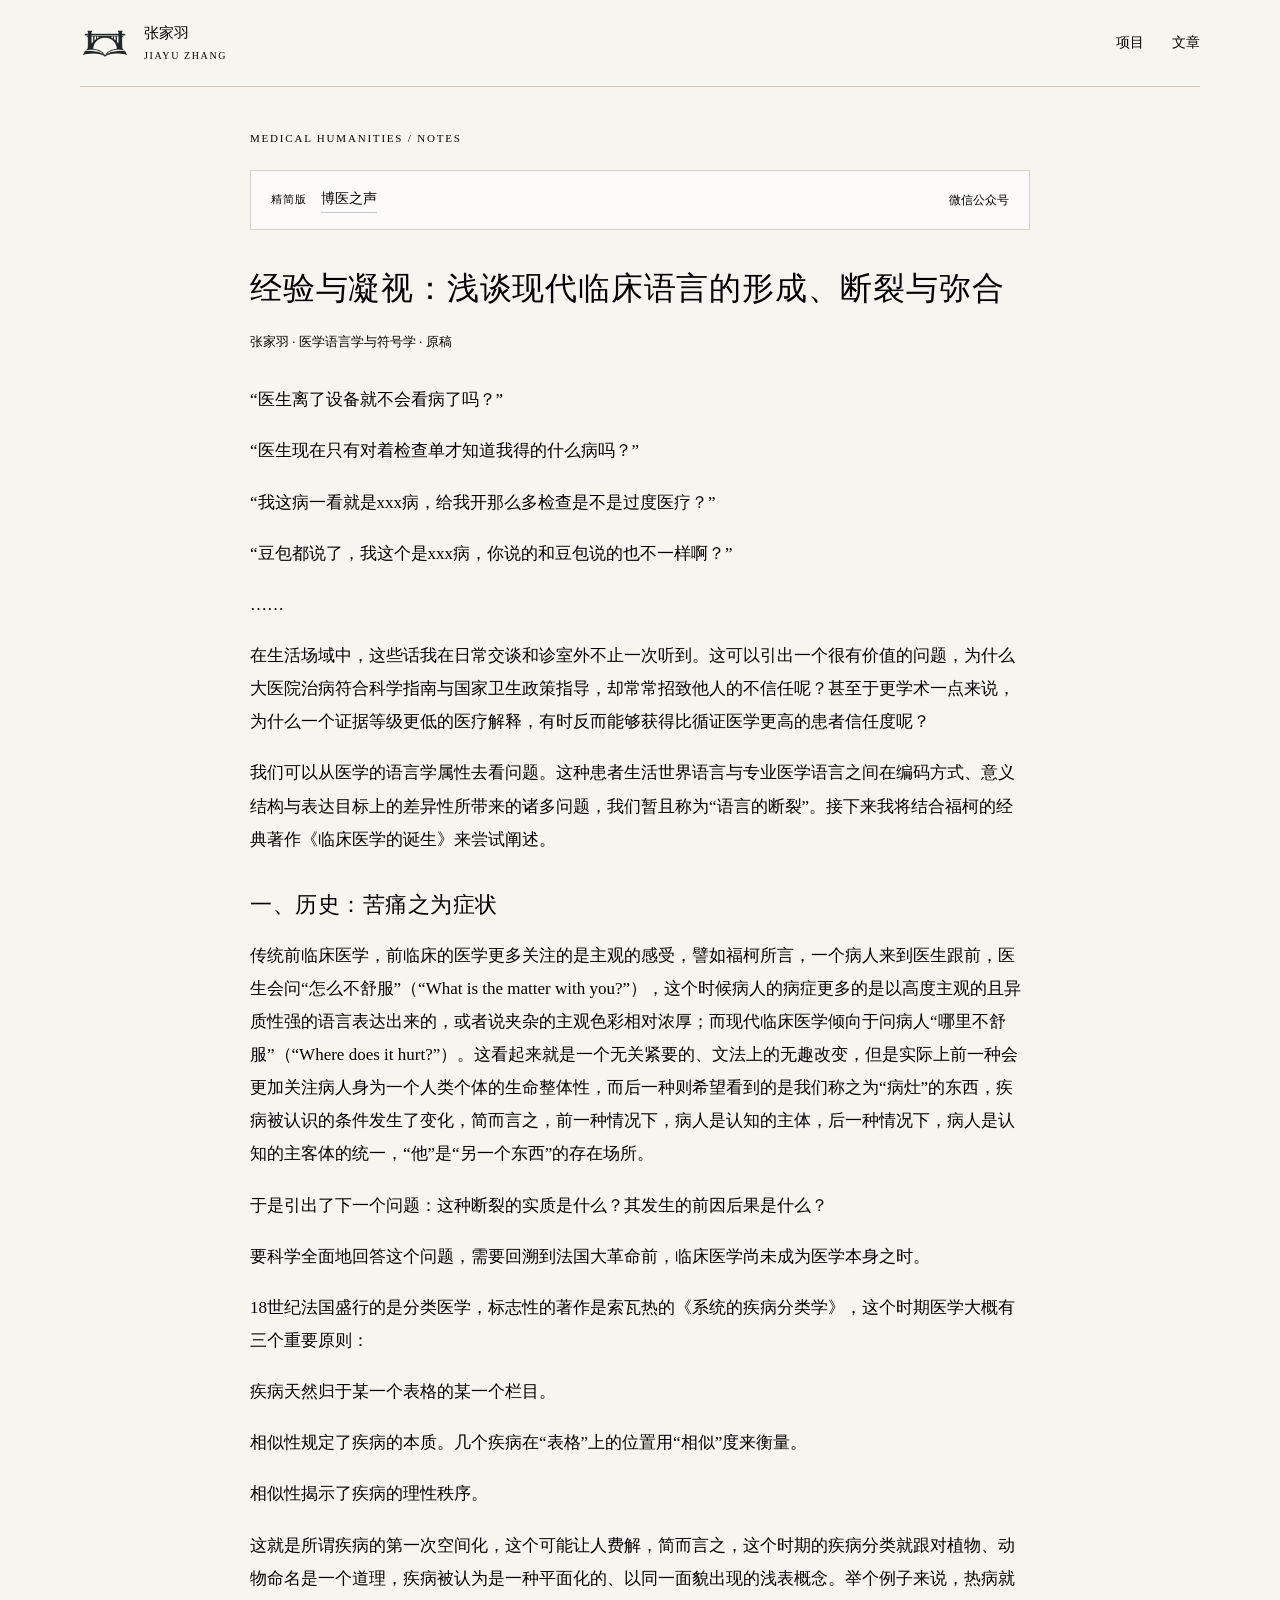
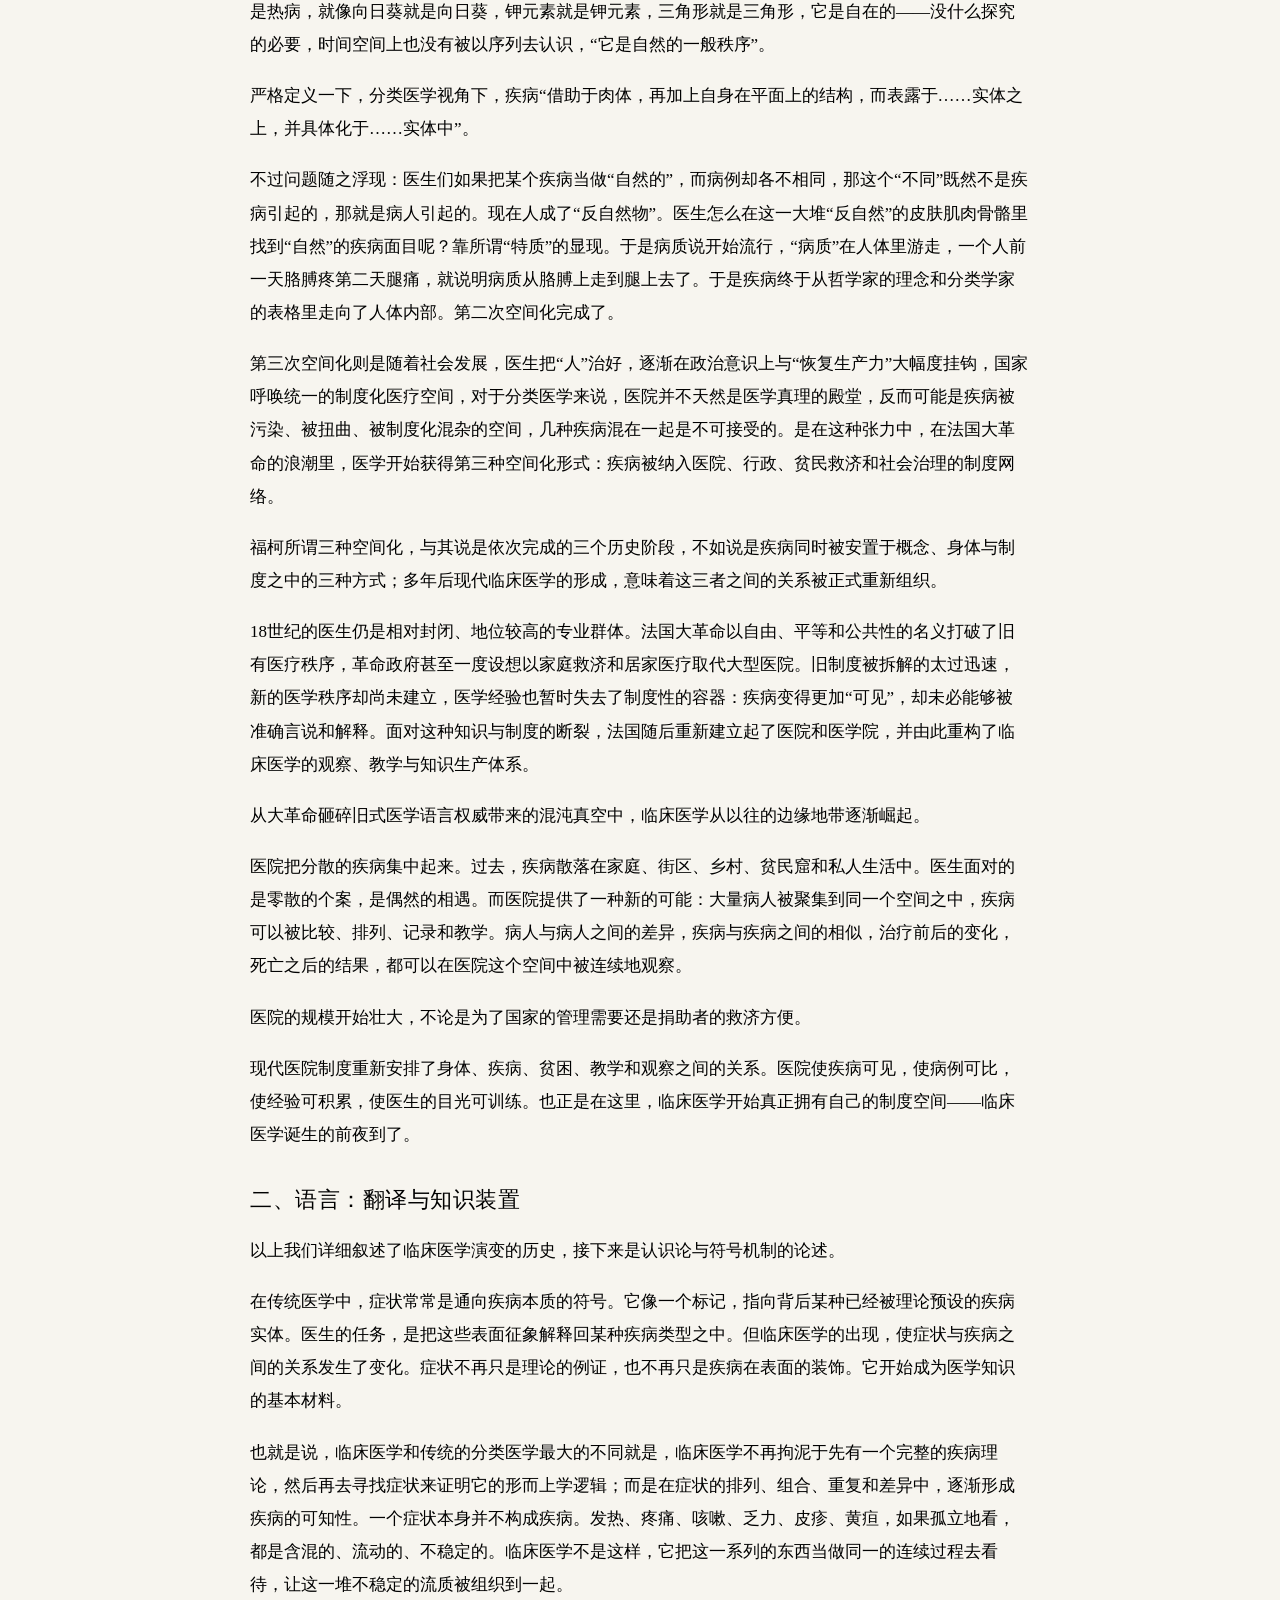
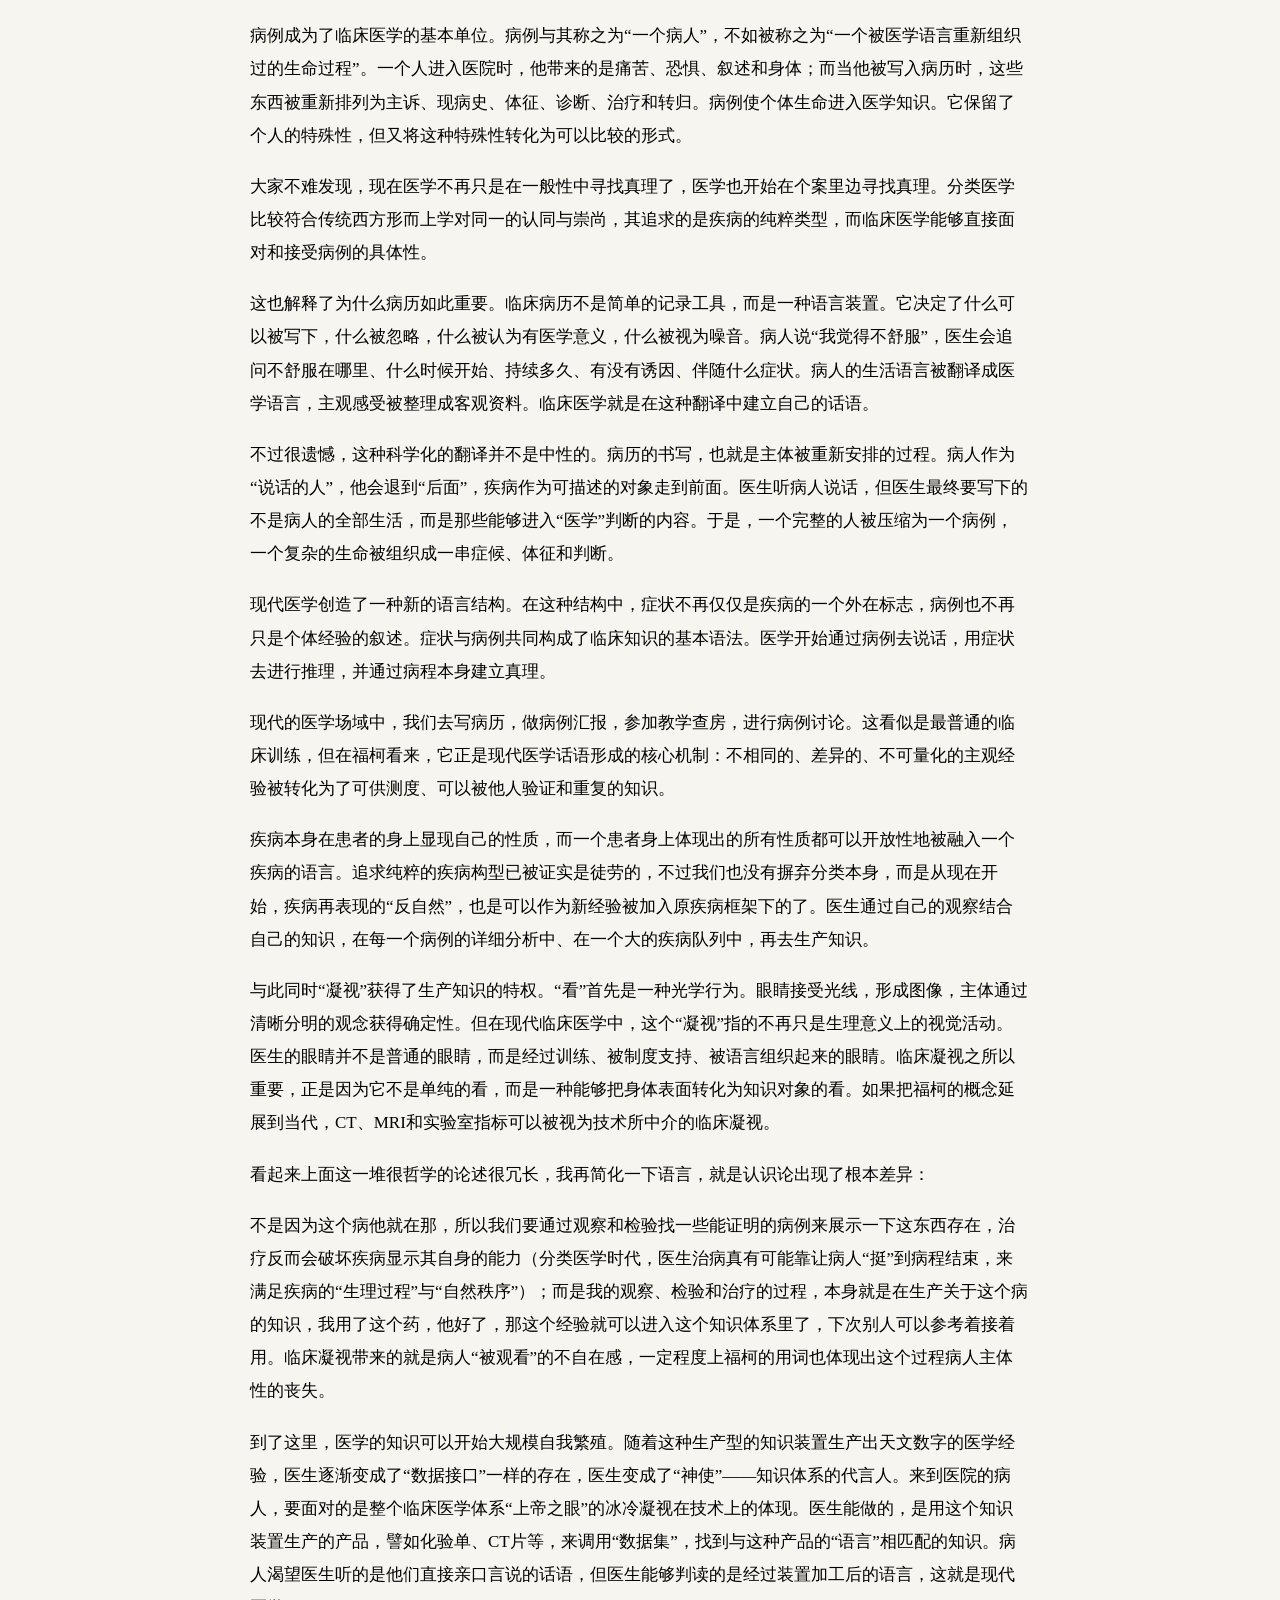
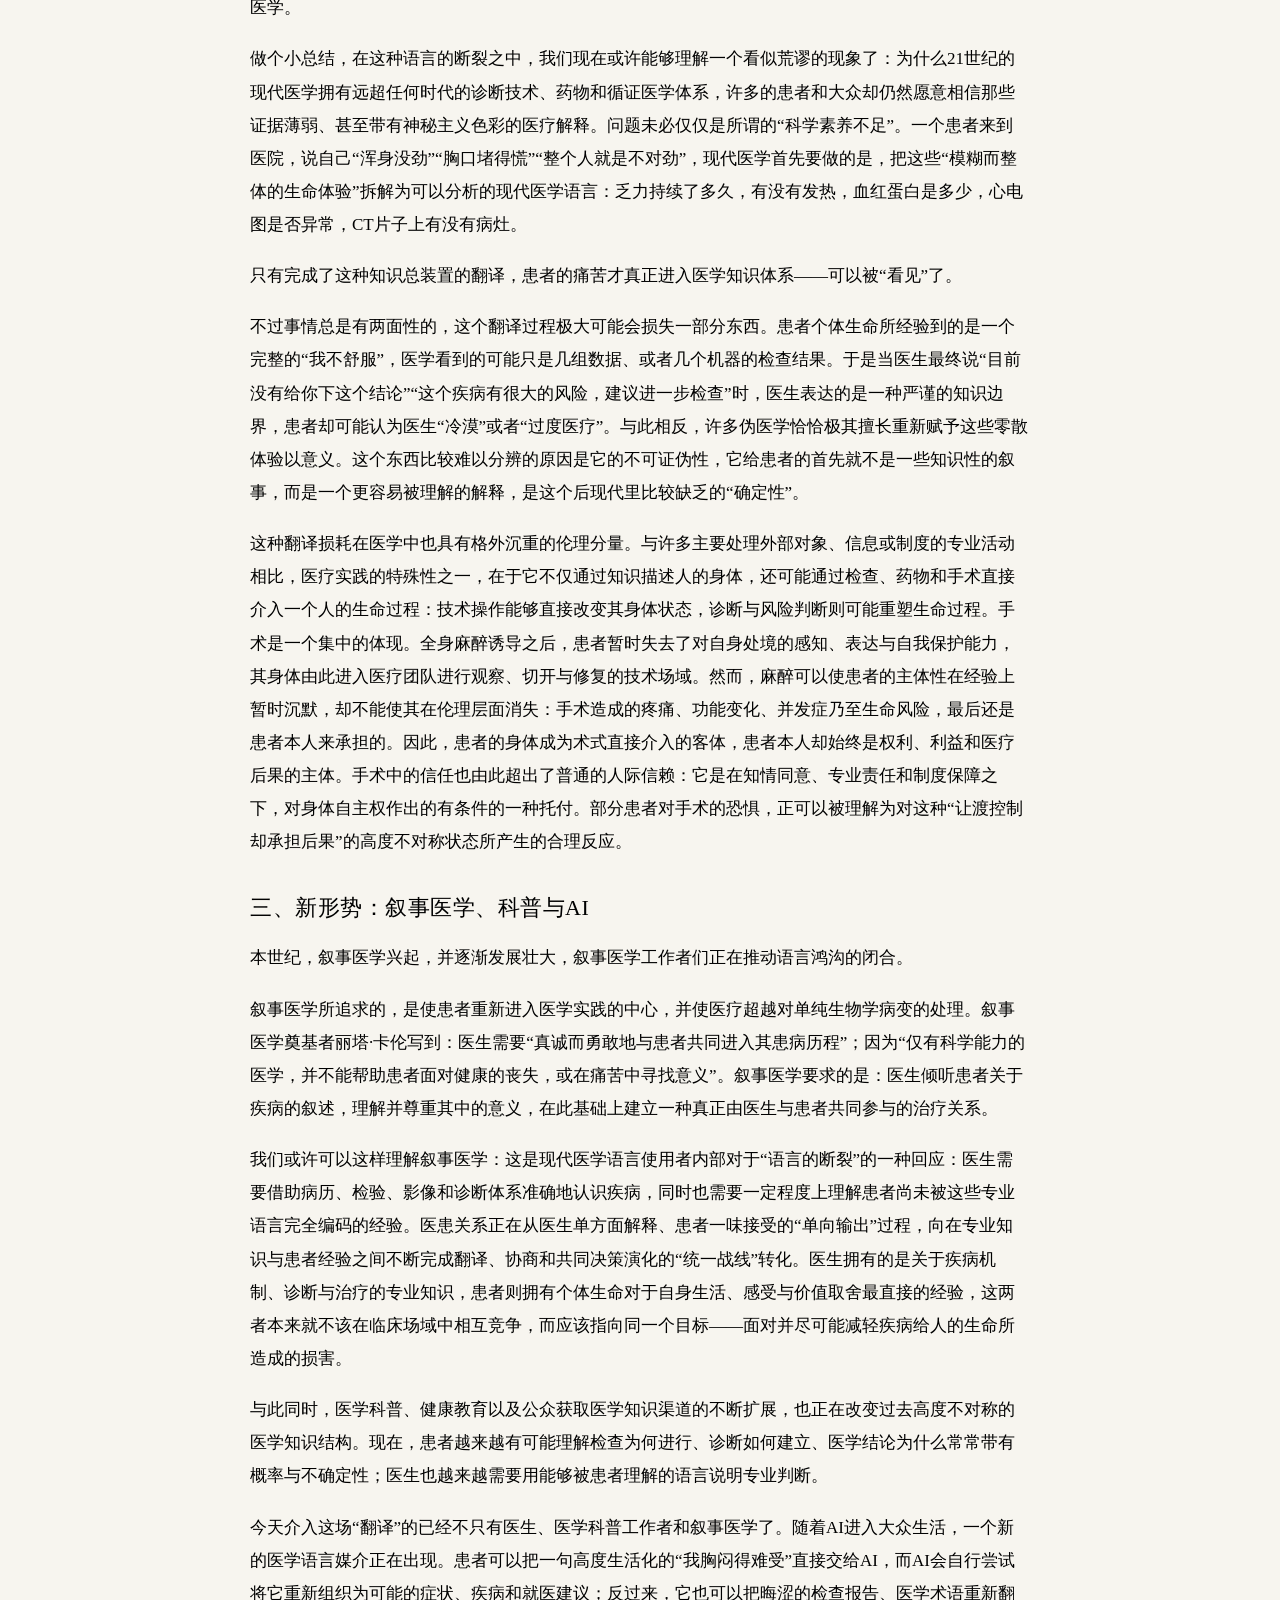
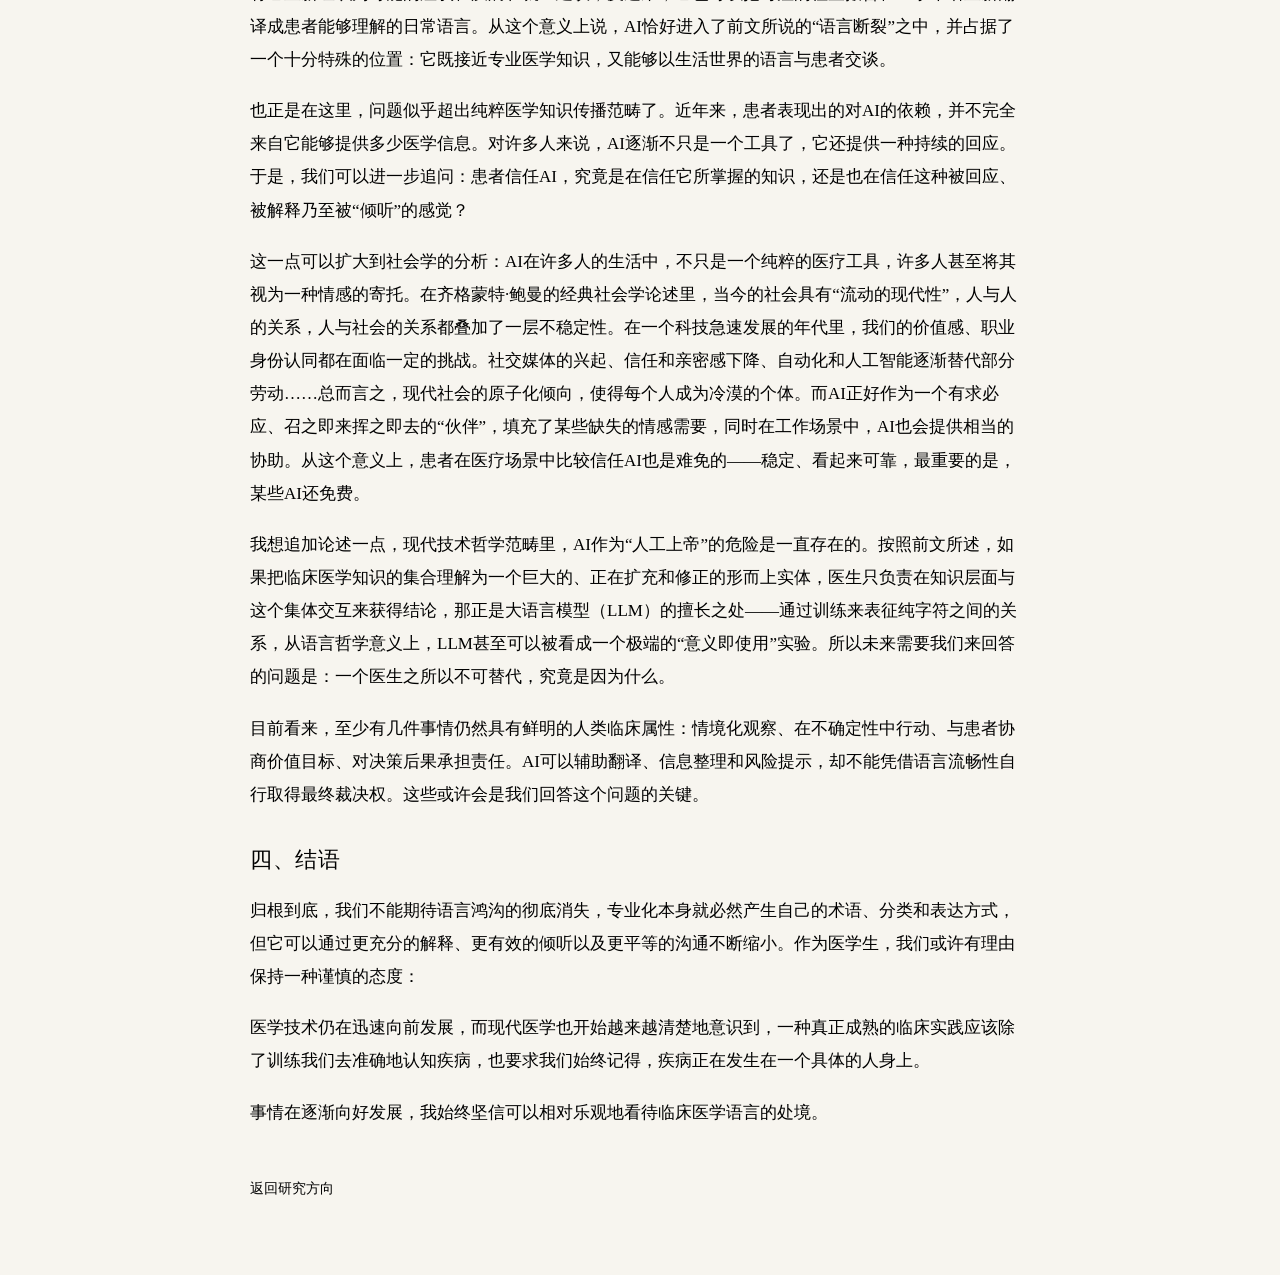
==== commit abfd4263: "Share paper and logo presentation across pages" ====
--- a/articles/clinical-language.html
+++ b/articles/clinical-language.html
@@ -1 +1 @@
-<!doctype html><html lang="zh-CN"><head><meta charset="utf-8"><meta name="viewport" content="width=device-width,initial-scale=1"><title>经验与凝视 · 张家羽</title><meta name="description" content="医学语言学与符号学研究札记。"><link rel="icon" href="../assets/personal-logo.png"><link rel="stylesheet" href="../style.css"></head><body><div class="reading-progress" aria-hidden="true"></div><header class="topbar"><a class="brand" href="../index.html" aria-label="返回张家羽主页"><img class="brand-logo" src="../assets/personal-logo.png" alt="桥与书页" width="50" height="50"><span>张家羽<span class="brand-sub">JIAYU ZHANG</span></span></a><nav><a href="../index.html#work">项目</a><a href="../index.html#writing">文章</a></nav></header><main class="article-page"><p class="eyebrow">MEDICAL HUMANITIES / NOTES</p><aside class="edition-link"><span class="edition-label">精简版</span><a href="https://mp.weixin.qq.com/s/nxBDB-tui_rKLmlCCR8elA" target="_blank" rel="noopener noreferrer">博医之声</a><span class="edition-source">微信公众号</span></aside><h1>经验与凝视：浅谈现代临床语言的形成、断裂与弥合</h1><p class="article-meta">张家羽 · 医学语言学与符号学 · 原稿</p><article class="article-body"><p>“医生离了设备就不会看病了吗？”</p><p>“医生现在只有对着检查单才知道我得的什么病吗？”</p><p>“我这病一看就是xxx病，给我开那么多检查是不是过度医疗？”</p><p>“豆包都说了，我这个是xxx病，你说的和豆包说的也不一样啊？”</p><p>……</p><p>在生活场域中，这些话我在日常交谈和诊室外不止一次听到。这可以引出一个很有价值的问题，为什么大医院治病符合科学指南与国家卫生政策指导，却常常招致他人的不信任呢？甚至于更学术一点来说，为什么一个证据等级更低的医疗解释，有时反而能够获得比循证医学更高的患者信任度呢？</p><p>我们可以从医学的语言学属性去看问题。这种患者生活世界语言与专业医学语言之间在编码方式、意义结构与表达目标上的差异性所带来的诸多问题，我们暂且称为“语言的断裂”。接下来我将结合福柯的经典著作《临床医学的诞生》来尝试阐述。</p><h2>一、历史：苦痛之为症状</h2><p>传统前临床医学，前临床的医学更多关注的是主观的感受，譬如福柯所言，一个病人来到医生跟前，医生会问“怎么不舒服”（“What is the matter with you?”），这个时候病人的病症更多的是以高度主观的且异质性强的语言表达出来的，或者说夹杂的主观色彩相对浓厚；而现代临床医学倾向于问病人“哪里不舒服”（“Where does it hurt?”）。这看起来就是一个无关紧要的、文法上的无趣改变，但是实际上前一种会更加关注病人身为一个人类个体的生命整体性，而后一种则希望看到的是我们称之为“病灶”的东西，疾病被认识的条件发生了变化，简而言之，前一种情况下，病人是认知的主体，后一种情况下，病人是认知的主客体的统一，“他”是“另一个东西”的存在场所。</p><p>于是引出了下一个问题：这种断裂的实质是什么？其发生的前因后果是什么？</p><p>要科学全面地回答这个问题，需要回溯到法国大革命前，临床医学尚未成为医学本身之时。</p><p>18世纪法国盛行的是分类医学，标志性的著作是索瓦热的《系统的疾病分类学》，这个时期医学大概有三个重要原则：</p><p>疾病天然归于某一个表格的某一个栏目。</p><p>相似性规定了疾病的本质。几个疾病在“表格”上的位置用“相似”度来衡量。</p><p>相似性揭示了疾病的理性秩序。</p><p>这就是所谓疾病的第一次空间化，这个可能让人费解，简而言之，这个时期的疾病分类就跟对植物、动物命名是一个道理，疾病被认为是一种平面化的、以同一面貌出现的浅表概念。举个例子来说，热病就是热病，就像向日葵就是向日葵，钾元素就是钾元素，三角形就是三角形，它是自在的——没什么探究的必要，时间空间上也没有被以序列去认识，“它是自然的一般秩序”。</p><p>严格定义一下，分类医学视角下，疾病“借助于肉体，再加上自身在平面上的结构，而表露于……实体之上，并具体化于……实体中”。</p><p>不过问题随之浮现：医生们如果把某个疾病当做“自然的”，而病例却各不相同，那这个“不同”既然不是疾病引起的，那就是病人引起的。现在人成了“反自然物”。医生怎么在这一大堆“反自然”的皮肤肌肉骨骼里找到“自然”的疾病面目呢？靠所谓“特质”的显现。于是病质说开始流行，“病质”在人体里游走，一个人前一天胳膊疼第二天腿痛，就说明病质从胳膊上走到腿上去了。于是疾病终于从哲学家的理念和分类学家的表格里走向了人体内部。第二次空间化完成了。</p><p>第三次空间化则是随着社会发展，医生把“人”治好，逐渐在政治意识上与“恢复生产力”大幅度挂钩，国家呼唤统一的制度化医疗空间，对于分类医学来说，医院并不天然是医学真理的殿堂，反而可能是疾病被污染、被扭曲、被制度化混杂的空间，几种疾病混在一起是不可接受的。是在这种张力中，在法国大革命的浪潮里，医学开始获得第三种空间化形式：疾病被纳入医院、行政、贫民救济和社会治理的制度网络。</p><p>福柯所谓三种空间化，与其说是依次完成的三个历史阶段，不如说是疾病同时被安置于概念、身体与制度之中的三种方式；多年后现代临床医学的形成，意味着这三者之间的关系被正式重新组织。</p><p>18世纪的医生仍是相对封闭、地位较高的专业群体。法国大革命以自由、平等和公共性的名义打破了旧有医疗秩序，革命政府甚至一度设想以家庭救济和居家医疗取代大型医院。旧制度被拆解的太过迅速，新的医学秩序却尚未建立，医学经验也暂时失去了制度性的容器：疾病变得更加“可见”，却未必能够被准确言说和解释。面对这种知识与制度的断裂，法国随后重新建立起了医院和医学院，并由此重构了临床医学的观察、教学与知识生产体系。</p><p>从大革命砸碎旧式医学语言权威带来的混沌真空中，临床医学从以往的边缘地带逐渐崛起。</p><p>医院把分散的疾病集中起来。过去，疾病散落在家庭、街区、乡村、贫民窟和私人生活中。医生面对的是零散的个案，是偶然的相遇。而医院提供了一种新的可能：大量病人被聚集到同一个空间之中，疾病可以被比较、排列、记录和教学。病人与病人之间的差异，疾病与疾病之间的相似，治疗前后的变化，死亡之后的结果，都可以在医院这个空间中被连续地观察。</p><p>医院的规模开始壮大，不论是为了国家的管理需要还是捐助者的救济方便。</p><p>现代医院制度重新安排了身体、疾病、贫困、教学和观察之间的关系。医院使疾病可见，使病例可比，使经验可积累，使医生的目光可训练。也正是在这里，临床医学开始真正拥有自己的制度空间——临床医学诞生的前夜到了。</p><h2>二、语言：翻译与知识装置</h2><p>以上我们详细叙述了临床医学演变的历史，接下来是认识论与符号机制的论述。</p><p>在传统医学中，症状常常是通向疾病本质的符号。它像一个标记，指向背后某种已经被理论预设的疾病实体。医生的任务，是把这些表面征象解释回某种疾病类型之中。但临床医学的出现，使症状与疾病之间的关系发生了变化。症状不再只是理论的例证，也不再只是疾病在表面的装饰。它开始成为医学知识的基本材料。</p><p>也就是说，临床医学和传统的分类医学最大的不同就是，临床医学不再拘泥于先有一个完整的疾病理论，然后再去寻找症状来证明它的形而上学逻辑；而是在症状的排列、组合、重复和差异中，逐渐形成疾病的可知性。一个症状本身并不构成疾病。发热、疼痛、咳嗽、乏力、皮疹、黄疸，如果孤立地看，都是含混的、流动的、不稳定的。临床医学不是这样，它把这一系列的东西当做同一的连续过程去看待，让这一堆不稳定的流质被组织到一起。</p><p>病例成为了临床医学的基本单位。病例与其称之为“一个病人”，不如被称之为“一个被医学语言重新组织过的生命过程”。一个人进入医院时，他带来的是痛苦、恐惧、叙述和身体；而当他被写入病历时，这些东西被重新排列为主诉、现病史、体征、诊断、治疗和转归。病例使个体生命进入医学知识。它保留了个人的特殊性，但又将这种特殊性转化为可以比较的形式。</p><p>大家不难发现，现在医学不再只是在一般性中寻找真理了，医学也开始在个案里边寻找真理。分类医学比较符合传统西方形而上学对同一的认同与崇尚，其追求的是疾病的纯粹类型，而临床医学能够直接面对和接受病例的具体性。</p><p>这也解释了为什么病历如此重要。临床病历不是简单的记录工具，而是一种语言装置。它决定了什么可以被写下，什么被忽略，什么被认为有医学意义，什么被视为噪音。病人说“我觉得不舒服”，医生会追问不舒服在哪里、什么时候开始、持续多久、有没有诱因、伴随什么症状。病人的生活语言被翻译成医学语言，主观感受被整理成客观资料。临床医学就是在这种翻译中建立自己的话语。</p><p>不过很遗憾，这种科学化的翻译并不是中性的。病历的书写，也就是主体被重新安排的过程。病人作为“说话的人”，他会退到“后面”，疾病作为可描述的对象走到前面。医生听病人说话，但医生最终要写下的不是病人的全部生活，而是那些能够进入“医学”判断的内容。于是，一个完整的人被压缩为一个病例，一个复杂的生命被组织成一串症候、体征和判断。</p><p>现代医学创造了一种新的语言结构。在这种结构中，症状不再仅仅是疾病的一个外在标志，病例也不再只是个体经验的叙述。症状与病例共同构成了临床知识的基本语法。医学开始通过病例去说话，用症状去进行推理，并通过病程本身建立真理。</p><p>现代的医学场域中，我们去写病历，做病例汇报，参加教学查房，进行病例讨论。这看似是最普通的临床训练，但在福柯看来，它正是现代医学话语形成的核心机制：不相同的、差异的、不可量化的主观经验被转化为了可供测度、可以被他人验证和重复的知识。</p><p>疾病本身在患者的身上显现自己的性质，而一个患者身上体现出的所有性质都可以开放性地被融入一个疾病的语言。追求纯粹的疾病构型已被证实是徒劳的，不过我们也没有摒弃分类本身，而是从现在开始，疾病再表现的“反自然”，也是可以作为新经验被加入原疾病框架下的了。医生通过自己的观察结合自己的知识，在每一个病例的详细分析中、在一个大的疾病队列中，再去生产知识。</p><p>与此同时“凝视”获得了生产知识的特权。“看”首先是一种光学行为。眼睛接受光线，形成图像，主体通过清晰分明的观念获得确定性。但在现代临床医学中，这个“凝视”指的不再只是生理意义上的视觉活动。医生的眼睛并不是普通的眼睛，而是经过训练、被制度支持、被语言组织起来的眼睛。临床凝视之所以重要，正是因为它不是单纯的看，而是一种能够把身体表面转化为知识对象的看。如果把福柯的概念延展到当代，CT、MRI和实验室指标可以被视为技术所中介的临床凝视。</p><p>看起来上面这一堆很哲学的论述很冗长，我再简化一下语言，就是认识论出现了根本差异：</p><p>不是因为这个病他就在那，所以我们要通过观察和检验找一些能证明的病例来展示一下这东西存在，治疗反而会破坏疾病显示其自身的能力（分类医学时代，医生治病真有可能靠让病人“挺”到病程结束，来满足疾病的“生理过程”与“自然秩序”）；而是我的观察、检验和治疗的过程，本身就是在生产关于这个病的知识，我用了这个药，他好了，那这个经验就可以进入这个知识体系里了，下次别人可以参考着接着用。临床凝视带来的就是病人“被观看”的不自在感，一定程度上福柯的用词也体现出这个过程病人主体性的丧失。</p><p>到了这里，医学的知识可以开始大规模自我繁殖。随着这种生产型的知识装置生产出天文数字的医学经验，医生逐渐变成了“数据接口”一样的存在，医生变成了“神使”——知识体系的代言人。来到医院的病人，要面对的是整个临床医学体系“上帝之眼”的冰冷凝视在技术上的体现。医生能做的，是用这个知识装置生产的产品，譬如化验单、CT片等，来调用“数据集”，找到与这种产品的“语言”相匹配的知识。病人渴望医生听的是他们直接亲口言说的话语，但医生能够判读的是经过装置加工后的语言，这就是现代医学。</p><p>做个小总结，在这种语言的断裂之中，我们现在或许能够理解一个看似荒谬的现象了：为什么21世纪的现代医学拥有远超任何时代的诊断技术、药物和循证医学体系，许多的患者和大众却仍然愿意相信那些证据薄弱、甚至带有神秘主义色彩的医疗解释。问题未必仅仅是所谓的“科学素养不足”。一个患者来到医院，说自己“浑身没劲”“胸口堵得慌”“整个人就是不对劲”，现代医学首先要做的是，把这些“模糊而整体的生命体验”拆解为可以分析的现代医学语言：乏力持续了多久，有没有发热，血红蛋白是多少，心电图是否异常，CT片子上有没有病灶。</p><p>只有完成了这种知识总装置的翻译，患者的痛苦才真正进入医学知识体系——可以被“看见”了。</p><p>不过事情总是有两面性的，这个翻译过程极大可能会损失一部分东西。患者个体生命所经验到的是一个完整的“我不舒服”，医学看到的可能只是几组数据、或者几个机器的检查结果。于是当医生最终说“目前没有给你下这个结论”“这个疾病有很大的风险，建议进一步检查”时，医生表达的是一种严谨的知识边界，患者却可能认为医生“冷漠”或者“过度医疗”。与此相反，许多伪医学恰恰极其擅长重新赋予这些零散体验以意义。这个东西比较难以分辨的原因是它的不可证伪性，它给患者的首先就不是一些知识性的叙事，而是一个更容易被理解的解释，是这个后现代里比较缺乏的“确定性”。</p><p>这种翻译损耗在医学中也具有格外沉重的伦理分量。与许多主要处理外部对象、信息或制度的专业活动相比，医疗实践的特殊性之一，在于它不仅通过知识描述人的身体，还可能通过检查、药物和手术直接介入一个人的生命过程：技术操作能够直接改变其身体状态，诊断与风险判断则可能重塑生命过程。手术是一个集中的体现。全身麻醉诱导之后，患者暂时失去了对自身处境的感知、表达与自我保护能力，其身体由此进入医疗团队进行观察、切开与修复的技术场域。然而，麻醉可以使患者的主体性在经验上暂时沉默，却不能使其在伦理层面消失：手术造成的疼痛、功能变化、并发症乃至生命风险，最后还是患者本人来承担的。因此，患者的身体成为术式直接介入的客体，患者本人却始终是权利、利益和医疗后果的主体。手术中的信任也由此超出了普通的人际信赖：它是在知情同意、专业责任和制度保障之下，对身体自主权作出的有条件的一种托付。部分患者对手术的恐惧，正可以被理解为对这种“让渡控制却承担后果”的高度不对称状态所产生的合理反应。</p><h2>三、新形势：叙事医学、科普与AI</h2><p>本世纪，叙事医学兴起，并逐渐发展壮大，叙事医学工作者们正在推动语言鸿沟的闭合。</p><p>叙事医学所追求的，是使患者重新进入医学实践的中心，并使医疗超越对单纯生物学病变的处理。叙事医学奠基者丽塔·卡伦写到：医生需要“真诚而勇敢地与患者共同进入其患病历程”；因为“仅有科学能力的医学，并不能帮助患者面对健康的丧失，或在痛苦中寻找意义”。叙事医学要求的是：医生倾听患者关于疾病的叙述，理解并尊重其中的意义，在此基础上建立一种真正由医生与患者共同参与的治疗关系。</p><p>我们或许可以这样理解叙事医学：这是现代医学语言使用者内部对于“语言的断裂”的一种回应：医生需要借助病历、检验、影像和诊断体系准确地认识疾病，同时也需要一定程度上理解患者尚未被这些专业语言完全编码的经验。医患关系正在从医生单方面解释、患者一味接受的“单向输出”过程，向在专业知识与患者经验之间不断完成翻译、协商和共同决策演化的“统一战线”转化。医生拥有的是关于疾病机制、诊断与治疗的专业知识，患者则拥有个体生命对于自身生活、感受与价值取舍最直接的经验，这两者本来就不该在临床场域中相互竞争，而应该指向同一个目标——面对并尽可能减轻疾病给人的生命所造成的损害。</p><p>与此同时，医学科普、健康教育以及公众获取医学知识渠道的不断扩展，也正在改变过去高度不对称的医学知识结构。现在，患者越来越有可能理解检查为何进行、诊断如何建立、医学结论为什么常常带有概率与不确定性；医生也越来越需要用能够被患者理解的语言说明专业判断。</p><p>今天介入这场“翻译”的已经不只有医生、医学科普工作者和叙事医学了。随着AI进入大众生活，一个新的医学语言媒介正在出现。患者可以把一句高度生活化的“我胸闷得难受”直接交给AI，而AI会自行尝试将它重新组织为可能的症状、疾病和就医建议；反过来，它也可以把晦涩的检查报告、医学术语重新翻译成患者能够理解的日常语言。从这个意义上说，AI恰好进入了前文所说的“语言断裂”之中，并占据了一个十分特殊的位置：它既接近专业医学知识，又能够以生活世界的语言与患者交谈。</p><p>也正是在这里，问题似乎超出纯粹医学知识传播范畴了。近年来，患者表现出的对AI的依赖，并不完全来自它能够提供多少医学信息。对许多人来说，AI逐渐不只是一个工具了，它还提供一种持续的回应。于是，我们可以进一步追问：患者信任AI，究竟是在信任它所掌握的知识，还是也在信任这种被回应、被解释乃至被“倾听”的感觉？</p><p>这一点可以扩大到社会学的分析：AI在许多人的生活中，不只是一个纯粹的医疗工具，许多人甚至将其视为一种情感的寄托。在齐格蒙特·鲍曼的经典社会学论述里，当今的社会具有“流动的现代性”，人与人的关系，人与社会的关系都叠加了一层不稳定性。在一个科技急速发展的年代里，我们的价值感、职业身份认同都在面临一定的挑战。社交媒体的兴起、信任和亲密感下降、自动化和人工智能逐渐替代部分劳动……总而言之，现代社会的原子化倾向，使得每个人成为冷漠的个体。而AI正好作为一个有求必应、召之即来挥之即去的“伙伴”，填充了某些缺失的情感需要，同时在工作场景中，AI也会提供相当的协助。从这个意义上，患者在医疗场景中比较信任AI也是难免的——稳定、看起来可靠，最重要的是，某些AI还免费。</p><p>我想追加论述一点，现代技术哲学范畴里，AI作为“人工上帝”的危险是一直存在的。按照前文所述，如果把临床医学知识的集合理解为一个巨大的、正在扩充和修正的形而上实体，医生只负责在知识层面与这个集体交互来获得结论，那正是大语言模型（LLM）的擅长之处——通过训练来表征纯字符之间的关系，从语言哲学意义上，LLM甚至可以被看成一个极端的“意义即使用”实验。所以未来需要我们来回答的问题是：一个医生之所以不可替代，究竟是因为什么。</p><p>目前看来，至少有几件事情仍然具有鲜明的人类临床属性：情境化观察、在不确定性中行动、与患者协商价值目标、对决策后果承担责任。AI可以辅助翻译、信息整理和风险提示，却不能凭借语言流畅性自行取得最终裁决权。这些或许会是我们回答这个问题的关键。</p><h2>四、结语</h2><p>归根到底，我们不能期待语言鸿沟的彻底消失，专业化本身就必然产生自己的术语、分类和表达方式，但它可以通过更充分的解释、更有效的倾听以及更平等的沟通不断缩小。作为医学生，我们或许有理由保持一种谨慎的态度：</p><p>医学技术仍在迅速向前发展，而现代医学也开始越来越清楚地意识到，一种真正成熟的临床实践应该除了训练我们去准确地认知疾病，也要求我们始终记得，疾病正在发生在一个具体的人身上。</p><p>事情在逐渐向好发展，我始终坚信可以相对乐观地看待临床医学语言的处境。</p></article><p class="article-return"><a href="../index.html#about">返回研究方向</a></p></main><script src="../motion.js"></script></body></html>
+<!doctype html><html lang="zh-CN"><head><meta charset="utf-8"><meta name="viewport" content="width=device-width,initial-scale=1"><title>经验与凝视 · 张家羽</title><meta name="description" content="医学语言学与符号学研究札记。"><link rel="icon" href="../assets/personal-logo.png"><link rel="stylesheet" href="../style.css"><link rel="stylesheet" href="../editorial.css"></head><body><div class="reading-progress" aria-hidden="true"></div><header class="topbar"><a class="brand" href="../index.html" aria-label="返回张家羽主页"><img class="brand-logo" src="../assets/personal-logo.png" alt="桥与书页" width="50" height="50"><span>张家羽<span class="brand-sub">JIAYU ZHANG</span></span></a><nav><a href="../index.html#work">项目</a><a href="../index.html#writing">文章</a></nav></header><main class="article-page"><p class="eyebrow">MEDICAL HUMANITIES / NOTES</p><aside class="edition-link"><span class="edition-label">精简版</span><a href="https://mp.weixin.qq.com/s/nxBDB-tui_rKLmlCCR8elA" target="_blank" rel="noopener noreferrer">博医之声</a><span class="edition-source">微信公众号</span></aside><h1>经验与凝视：浅谈现代临床语言的形成、断裂与弥合</h1><p class="article-meta">张家羽 · 医学语言学与符号学 · 原稿</p><article class="article-body"><p>“医生离了设备就不会看病了吗？”</p><p>“医生现在只有对着检查单才知道我得的什么病吗？”</p><p>“我这病一看就是xxx病，给我开那么多检查是不是过度医疗？”</p><p>“豆包都说了，我这个是xxx病，你说的和豆包说的也不一样啊？”</p><p>……</p><p>在生活场域中，这些话我在日常交谈和诊室外不止一次听到。这可以引出一个很有价值的问题，为什么大医院治病符合科学指南与国家卫生政策指导，却常常招致他人的不信任呢？甚至于更学术一点来说，为什么一个证据等级更低的医疗解释，有时反而能够获得比循证医学更高的患者信任度呢？</p><p>我们可以从医学的语言学属性去看问题。这种患者生活世界语言与专业医学语言之间在编码方式、意义结构与表达目标上的差异性所带来的诸多问题，我们暂且称为“语言的断裂”。接下来我将结合福柯的经典著作《临床医学的诞生》来尝试阐述。</p><h2>一、历史：苦痛之为症状</h2><p>传统前临床医学，前临床的医学更多关注的是主观的感受，譬如福柯所言，一个病人来到医生跟前，医生会问“怎么不舒服”（“What is the matter with you?”），这个时候病人的病症更多的是以高度主观的且异质性强的语言表达出来的，或者说夹杂的主观色彩相对浓厚；而现代临床医学倾向于问病人“哪里不舒服”（“Where does it hurt?”）。这看起来就是一个无关紧要的、文法上的无趣改变，但是实际上前一种会更加关注病人身为一个人类个体的生命整体性，而后一种则希望看到的是我们称之为“病灶”的东西，疾病被认识的条件发生了变化，简而言之，前一种情况下，病人是认知的主体，后一种情况下，病人是认知的主客体的统一，“他”是“另一个东西”的存在场所。</p><p>于是引出了下一个问题：这种断裂的实质是什么？其发生的前因后果是什么？</p><p>要科学全面地回答这个问题，需要回溯到法国大革命前，临床医学尚未成为医学本身之时。</p><p>18世纪法国盛行的是分类医学，标志性的著作是索瓦热的《系统的疾病分类学》，这个时期医学大概有三个重要原则：</p><p>疾病天然归于某一个表格的某一个栏目。</p><p>相似性规定了疾病的本质。几个疾病在“表格”上的位置用“相似”度来衡量。</p><p>相似性揭示了疾病的理性秩序。</p><p>这就是所谓疾病的第一次空间化，这个可能让人费解，简而言之，这个时期的疾病分类就跟对植物、动物命名是一个道理，疾病被认为是一种平面化的、以同一面貌出现的浅表概念。举个例子来说，热病就是热病，就像向日葵就是向日葵，钾元素就是钾元素，三角形就是三角形，它是自在的——没什么探究的必要，时间空间上也没有被以序列去认识，“它是自然的一般秩序”。</p><p>严格定义一下，分类医学视角下，疾病“借助于肉体，再加上自身在平面上的结构，而表露于……实体之上，并具体化于……实体中”。</p><p>不过问题随之浮现：医生们如果把某个疾病当做“自然的”，而病例却各不相同，那这个“不同”既然不是疾病引起的，那就是病人引起的。现在人成了“反自然物”。医生怎么在这一大堆“反自然”的皮肤肌肉骨骼里找到“自然”的疾病面目呢？靠所谓“特质”的显现。于是病质说开始流行，“病质”在人体里游走，一个人前一天胳膊疼第二天腿痛，就说明病质从胳膊上走到腿上去了。于是疾病终于从哲学家的理念和分类学家的表格里走向了人体内部。第二次空间化完成了。</p><p>第三次空间化则是随着社会发展，医生把“人”治好，逐渐在政治意识上与“恢复生产力”大幅度挂钩，国家呼唤统一的制度化医疗空间，对于分类医学来说，医院并不天然是医学真理的殿堂，反而可能是疾病被污染、被扭曲、被制度化混杂的空间，几种疾病混在一起是不可接受的。是在这种张力中，在法国大革命的浪潮里，医学开始获得第三种空间化形式：疾病被纳入医院、行政、贫民救济和社会治理的制度网络。</p><p>福柯所谓三种空间化，与其说是依次完成的三个历史阶段，不如说是疾病同时被安置于概念、身体与制度之中的三种方式；多年后现代临床医学的形成，意味着这三者之间的关系被正式重新组织。</p><p>18世纪的医生仍是相对封闭、地位较高的专业群体。法国大革命以自由、平等和公共性的名义打破了旧有医疗秩序，革命政府甚至一度设想以家庭救济和居家医疗取代大型医院。旧制度被拆解的太过迅速，新的医学秩序却尚未建立，医学经验也暂时失去了制度性的容器：疾病变得更加“可见”，却未必能够被准确言说和解释。面对这种知识与制度的断裂，法国随后重新建立起了医院和医学院，并由此重构了临床医学的观察、教学与知识生产体系。</p><p>从大革命砸碎旧式医学语言权威带来的混沌真空中，临床医学从以往的边缘地带逐渐崛起。</p><p>医院把分散的疾病集中起来。过去，疾病散落在家庭、街区、乡村、贫民窟和私人生活中。医生面对的是零散的个案，是偶然的相遇。而医院提供了一种新的可能：大量病人被聚集到同一个空间之中，疾病可以被比较、排列、记录和教学。病人与病人之间的差异，疾病与疾病之间的相似，治疗前后的变化，死亡之后的结果，都可以在医院这个空间中被连续地观察。</p><p>医院的规模开始壮大，不论是为了国家的管理需要还是捐助者的救济方便。</p><p>现代医院制度重新安排了身体、疾病、贫困、教学和观察之间的关系。医院使疾病可见，使病例可比，使经验可积累，使医生的目光可训练。也正是在这里，临床医学开始真正拥有自己的制度空间——临床医学诞生的前夜到了。</p><h2>二、语言：翻译与知识装置</h2><p>以上我们详细叙述了临床医学演变的历史，接下来是认识论与符号机制的论述。</p><p>在传统医学中，症状常常是通向疾病本质的符号。它像一个标记，指向背后某种已经被理论预设的疾病实体。医生的任务，是把这些表面征象解释回某种疾病类型之中。但临床医学的出现，使症状与疾病之间的关系发生了变化。症状不再只是理论的例证，也不再只是疾病在表面的装饰。它开始成为医学知识的基本材料。</p><p>也就是说，临床医学和传统的分类医学最大的不同就是，临床医学不再拘泥于先有一个完整的疾病理论，然后再去寻找症状来证明它的形而上学逻辑；而是在症状的排列、组合、重复和差异中，逐渐形成疾病的可知性。一个症状本身并不构成疾病。发热、疼痛、咳嗽、乏力、皮疹、黄疸，如果孤立地看，都是含混的、流动的、不稳定的。临床医学不是这样，它把这一系列的东西当做同一的连续过程去看待，让这一堆不稳定的流质被组织到一起。</p><p>病例成为了临床医学的基本单位。病例与其称之为“一个病人”，不如被称之为“一个被医学语言重新组织过的生命过程”。一个人进入医院时，他带来的是痛苦、恐惧、叙述和身体；而当他被写入病历时，这些东西被重新排列为主诉、现病史、体征、诊断、治疗和转归。病例使个体生命进入医学知识。它保留了个人的特殊性，但又将这种特殊性转化为可以比较的形式。</p><p>大家不难发现，现在医学不再只是在一般性中寻找真理了，医学也开始在个案里边寻找真理。分类医学比较符合传统西方形而上学对同一的认同与崇尚，其追求的是疾病的纯粹类型，而临床医学能够直接面对和接受病例的具体性。</p><p>这也解释了为什么病历如此重要。临床病历不是简单的记录工具，而是一种语言装置。它决定了什么可以被写下，什么被忽略，什么被认为有医学意义，什么被视为噪音。病人说“我觉得不舒服”，医生会追问不舒服在哪里、什么时候开始、持续多久、有没有诱因、伴随什么症状。病人的生活语言被翻译成医学语言，主观感受被整理成客观资料。临床医学就是在这种翻译中建立自己的话语。</p><p>不过很遗憾，这种科学化的翻译并不是中性的。病历的书写，也就是主体被重新安排的过程。病人作为“说话的人”，他会退到“后面”，疾病作为可描述的对象走到前面。医生听病人说话，但医生最终要写下的不是病人的全部生活，而是那些能够进入“医学”判断的内容。于是，一个完整的人被压缩为一个病例，一个复杂的生命被组织成一串症候、体征和判断。</p><p>现代医学创造了一种新的语言结构。在这种结构中，症状不再仅仅是疾病的一个外在标志，病例也不再只是个体经验的叙述。症状与病例共同构成了临床知识的基本语法。医学开始通过病例去说话，用症状去进行推理，并通过病程本身建立真理。</p><p>现代的医学场域中，我们去写病历，做病例汇报，参加教学查房，进行病例讨论。这看似是最普通的临床训练，但在福柯看来，它正是现代医学话语形成的核心机制：不相同的、差异的、不可量化的主观经验被转化为了可供测度、可以被他人验证和重复的知识。</p><p>疾病本身在患者的身上显现自己的性质，而一个患者身上体现出的所有性质都可以开放性地被融入一个疾病的语言。追求纯粹的疾病构型已被证实是徒劳的，不过我们也没有摒弃分类本身，而是从现在开始，疾病再表现的“反自然”，也是可以作为新经验被加入原疾病框架下的了。医生通过自己的观察结合自己的知识，在每一个病例的详细分析中、在一个大的疾病队列中，再去生产知识。</p><p>与此同时“凝视”获得了生产知识的特权。“看”首先是一种光学行为。眼睛接受光线，形成图像，主体通过清晰分明的观念获得确定性。但在现代临床医学中，这个“凝视”指的不再只是生理意义上的视觉活动。医生的眼睛并不是普通的眼睛，而是经过训练、被制度支持、被语言组织起来的眼睛。临床凝视之所以重要，正是因为它不是单纯的看，而是一种能够把身体表面转化为知识对象的看。如果把福柯的概念延展到当代，CT、MRI和实验室指标可以被视为技术所中介的临床凝视。</p><p>看起来上面这一堆很哲学的论述很冗长，我再简化一下语言，就是认识论出现了根本差异：</p><p>不是因为这个病他就在那，所以我们要通过观察和检验找一些能证明的病例来展示一下这东西存在，治疗反而会破坏疾病显示其自身的能力（分类医学时代，医生治病真有可能靠让病人“挺”到病程结束，来满足疾病的“生理过程”与“自然秩序”）；而是我的观察、检验和治疗的过程，本身就是在生产关于这个病的知识，我用了这个药，他好了，那这个经验就可以进入这个知识体系里了，下次别人可以参考着接着用。临床凝视带来的就是病人“被观看”的不自在感，一定程度上福柯的用词也体现出这个过程病人主体性的丧失。</p><p>到了这里，医学的知识可以开始大规模自我繁殖。随着这种生产型的知识装置生产出天文数字的医学经验，医生逐渐变成了“数据接口”一样的存在，医生变成了“神使”——知识体系的代言人。来到医院的病人，要面对的是整个临床医学体系“上帝之眼”的冰冷凝视在技术上的体现。医生能做的，是用这个知识装置生产的产品，譬如化验单、CT片等，来调用“数据集”，找到与这种产品的“语言”相匹配的知识。病人渴望医生听的是他们直接亲口言说的话语，但医生能够判读的是经过装置加工后的语言，这就是现代医学。</p><p>做个小总结，在这种语言的断裂之中，我们现在或许能够理解一个看似荒谬的现象了：为什么21世纪的现代医学拥有远超任何时代的诊断技术、药物和循证医学体系，许多的患者和大众却仍然愿意相信那些证据薄弱、甚至带有神秘主义色彩的医疗解释。问题未必仅仅是所谓的“科学素养不足”。一个患者来到医院，说自己“浑身没劲”“胸口堵得慌”“整个人就是不对劲”，现代医学首先要做的是，把这些“模糊而整体的生命体验”拆解为可以分析的现代医学语言：乏力持续了多久，有没有发热，血红蛋白是多少，心电图是否异常，CT片子上有没有病灶。</p><p>只有完成了这种知识总装置的翻译，患者的痛苦才真正进入医学知识体系——可以被“看见”了。</p><p>不过事情总是有两面性的，这个翻译过程极大可能会损失一部分东西。患者个体生命所经验到的是一个完整的“我不舒服”，医学看到的可能只是几组数据、或者几个机器的检查结果。于是当医生最终说“目前没有给你下这个结论”“这个疾病有很大的风险，建议进一步检查”时，医生表达的是一种严谨的知识边界，患者却可能认为医生“冷漠”或者“过度医疗”。与此相反，许多伪医学恰恰极其擅长重新赋予这些零散体验以意义。这个东西比较难以分辨的原因是它的不可证伪性，它给患者的首先就不是一些知识性的叙事，而是一个更容易被理解的解释，是这个后现代里比较缺乏的“确定性”。</p><p>这种翻译损耗在医学中也具有格外沉重的伦理分量。与许多主要处理外部对象、信息或制度的专业活动相比，医疗实践的特殊性之一，在于它不仅通过知识描述人的身体，还可能通过检查、药物和手术直接介入一个人的生命过程：技术操作能够直接改变其身体状态，诊断与风险判断则可能重塑生命过程。手术是一个集中的体现。全身麻醉诱导之后，患者暂时失去了对自身处境的感知、表达与自我保护能力，其身体由此进入医疗团队进行观察、切开与修复的技术场域。然而，麻醉可以使患者的主体性在经验上暂时沉默，却不能使其在伦理层面消失：手术造成的疼痛、功能变化、并发症乃至生命风险，最后还是患者本人来承担的。因此，患者的身体成为术式直接介入的客体，患者本人却始终是权利、利益和医疗后果的主体。手术中的信任也由此超出了普通的人际信赖：它是在知情同意、专业责任和制度保障之下，对身体自主权作出的有条件的一种托付。部分患者对手术的恐惧，正可以被理解为对这种“让渡控制却承担后果”的高度不对称状态所产生的合理反应。</p><h2>三、新形势：叙事医学、科普与AI</h2><p>本世纪，叙事医学兴起，并逐渐发展壮大，叙事医学工作者们正在推动语言鸿沟的闭合。</p><p>叙事医学所追求的，是使患者重新进入医学实践的中心，并使医疗超越对单纯生物学病变的处理。叙事医学奠基者丽塔·卡伦写到：医生需要“真诚而勇敢地与患者共同进入其患病历程”；因为“仅有科学能力的医学，并不能帮助患者面对健康的丧失，或在痛苦中寻找意义”。叙事医学要求的是：医生倾听患者关于疾病的叙述，理解并尊重其中的意义，在此基础上建立一种真正由医生与患者共同参与的治疗关系。</p><p>我们或许可以这样理解叙事医学：这是现代医学语言使用者内部对于“语言的断裂”的一种回应：医生需要借助病历、检验、影像和诊断体系准确地认识疾病，同时也需要一定程度上理解患者尚未被这些专业语言完全编码的经验。医患关系正在从医生单方面解释、患者一味接受的“单向输出”过程，向在专业知识与患者经验之间不断完成翻译、协商和共同决策演化的“统一战线”转化。医生拥有的是关于疾病机制、诊断与治疗的专业知识，患者则拥有个体生命对于自身生活、感受与价值取舍最直接的经验，这两者本来就不该在临床场域中相互竞争，而应该指向同一个目标——面对并尽可能减轻疾病给人的生命所造成的损害。</p><p>与此同时，医学科普、健康教育以及公众获取医学知识渠道的不断扩展，也正在改变过去高度不对称的医学知识结构。现在，患者越来越有可能理解检查为何进行、诊断如何建立、医学结论为什么常常带有概率与不确定性；医生也越来越需要用能够被患者理解的语言说明专业判断。</p><p>今天介入这场“翻译”的已经不只有医生、医学科普工作者和叙事医学了。随着AI进入大众生活，一个新的医学语言媒介正在出现。患者可以把一句高度生活化的“我胸闷得难受”直接交给AI，而AI会自行尝试将它重新组织为可能的症状、疾病和就医建议；反过来，它也可以把晦涩的检查报告、医学术语重新翻译成患者能够理解的日常语言。从这个意义上说，AI恰好进入了前文所说的“语言断裂”之中，并占据了一个十分特殊的位置：它既接近专业医学知识，又能够以生活世界的语言与患者交谈。</p><p>也正是在这里，问题似乎超出纯粹医学知识传播范畴了。近年来，患者表现出的对AI的依赖，并不完全来自它能够提供多少医学信息。对许多人来说，AI逐渐不只是一个工具了，它还提供一种持续的回应。于是，我们可以进一步追问：患者信任AI，究竟是在信任它所掌握的知识，还是也在信任这种被回应、被解释乃至被“倾听”的感觉？</p><p>这一点可以扩大到社会学的分析：AI在许多人的生活中，不只是一个纯粹的医疗工具，许多人甚至将其视为一种情感的寄托。在齐格蒙特·鲍曼的经典社会学论述里，当今的社会具有“流动的现代性”，人与人的关系，人与社会的关系都叠加了一层不稳定性。在一个科技急速发展的年代里，我们的价值感、职业身份认同都在面临一定的挑战。社交媒体的兴起、信任和亲密感下降、自动化和人工智能逐渐替代部分劳动……总而言之，现代社会的原子化倾向，使得每个人成为冷漠的个体。而AI正好作为一个有求必应、召之即来挥之即去的“伙伴”，填充了某些缺失的情感需要，同时在工作场景中，AI也会提供相当的协助。从这个意义上，患者在医疗场景中比较信任AI也是难免的——稳定、看起来可靠，最重要的是，某些AI还免费。</p><p>我想追加论述一点，现代技术哲学范畴里，AI作为“人工上帝”的危险是一直存在的。按照前文所述，如果把临床医学知识的集合理解为一个巨大的、正在扩充和修正的形而上实体，医生只负责在知识层面与这个集体交互来获得结论，那正是大语言模型（LLM）的擅长之处——通过训练来表征纯字符之间的关系，从语言哲学意义上，LLM甚至可以被看成一个极端的“意义即使用”实验。所以未来需要我们来回答的问题是：一个医生之所以不可替代，究竟是因为什么。</p><p>目前看来，至少有几件事情仍然具有鲜明的人类临床属性：情境化观察、在不确定性中行动、与患者协商价值目标、对决策后果承担责任。AI可以辅助翻译、信息整理和风险提示，却不能凭借语言流畅性自行取得最终裁决权。这些或许会是我们回答这个问题的关键。</p><h2>四、结语</h2><p>归根到底，我们不能期待语言鸿沟的彻底消失，专业化本身就必然产生自己的术语、分类和表达方式，但它可以通过更充分的解释、更有效的倾听以及更平等的沟通不断缩小。作为医学生，我们或许有理由保持一种谨慎的态度：</p><p>医学技术仍在迅速向前发展，而现代医学也开始越来越清楚地意识到，一种真正成熟的临床实践应该除了训练我们去准确地认知疾病，也要求我们始终记得，疾病正在发生在一个具体的人身上。</p><p>事情在逐渐向好发展，我始终坚信可以相对乐观地看待临床医学语言的处境。</p></article><p class="article-return"><a href="../index.html#about">返回研究方向</a></p></main><script src="../motion.js"></script></body></html>
--- a/style.css
+++ b/style.css
@@ -1,5 +1,5 @@
 :root{--bg:#fafbfc;--panel:#fff;--text:#202a36;--muted:#6a7480;--accent:#314b63;--line:#e1e6eb}*{box-sizing:border-box}html{scroll-behavior:smooth;scroll-padding-top:90px}body{margin:0;background:var(--bg);color:var(--text);font-family:-apple-system,BlinkMacSystemFont,'Segoe UI','Microsoft YaHei',sans-serif;font-size:1rem;line-height:1.75}a{color:inherit;text-decoration:none}button{font:inherit;cursor:pointer;color:inherit}button:focus-visible,a:focus-visible{outline:2px solid var(--accent);outline-offset:5px}img{display:block;max-width:100%}.skip{position:fixed;top:-100px;left:20px;background:var(--text);color:white;padding:10px;z-index:100}.skip:focus{top:10px}.topbar{max-width:1120px;margin:auto;padding:27px 0;display:flex;align-items:center;justify-content:space-between;flex-wrap:wrap;gap:20px;border-bottom:1px solid var(--line)}.brand{display:flex;gap:14px;align-items:center;font-size:.9375rem;line-height:1.3;font-weight:500}.monogram{font:1.4rem Georgia,serif;letter-spacing:-1px;width:2.375rem;height:2.375rem;border:1px solid #b4c0cb;display:grid;place-items:center}.brand-sub{display:block;font-size:.625rem;letter-spacing:1.6px;margin-top:5px;color:var(--muted)}nav{display:flex;gap:28px;font-size:.875rem}nav a:hover,.profile-links a:hover{color:#7b8e9f}.hero{max-width:1120px;margin:auto;padding:62px 0 60px;display:grid;grid-template-columns:1fr 225px;gap:80px;align-items:center}.eyebrow{font-size:.6875rem;letter-spacing:1.8px;color:var(--muted);font-weight:500;margin:0 0 22px}h1{font-size:2.6rem;line-height:1.3;letter-spacing:2px;font-weight:500;margin:0}.name-en{font:1.55rem Georgia,serif;margin:7px 0 22px;color:#445467}.affiliation{font-size:1rem;margin:0 0 19px}.hero-intro p{color:#596471;font-size:.9375rem;line-height:1.95;margin:0}.profile-links{display:flex;flex-wrap:wrap;gap:27px;margin-top:25px;color:var(--accent);font-size:.875rem}.profile-links a{border-bottom:1px solid #c3cdd6}.portrait{margin:0;height:295px;border-radius:3px;overflow:hidden;background:#af9587}.portrait img{width:100%;height:100%;object-fit:cover;object-position:50% 44%}.section{max-width:1120px;margin:auto;padding:43px 0 55px;border-top:1px solid var(--line)}.section-top{display:flex;justify-content:space-between;align-items:end;gap:24px;margin-bottom:26px}.section-top .eyebrow{margin-bottom:9px}h2{font-size:1.625rem;font-weight:500;letter-spacing:.5px;line-height:1.4;margin:0}.section-caption{font-size:.8125rem;color:var(--muted);margin:0 0 3px}.filters{display:flex;flex-wrap:wrap;gap:21px;align-items:center;margin-bottom:28px}.filters button{border:0;border-bottom:2px solid transparent;padding:7px 0;background:transparent;font-size:.875rem;color:var(--muted)}.filters button.active{border-color:var(--accent);color:var(--text)}.result-count{margin-left:auto;color:var(--muted);font-size:.75rem}.project-grid{display:grid;grid-template-columns:repeat(2,minmax(0,1fr));gap:19px}.project-card{background:var(--panel);border:1px solid var(--line);border-radius:3px;padding:22px 24px;position:relative;display:flex;flex-direction:column;min-height:200px}.project-card[hidden]{display:none}.cover{height:190px;overflow:hidden;margin:-22px -24px 21px;background:#f0f3f5;display:flex;align-items:center;justify-content:center;border-bottom:1px solid var(--line)}.cover-medstack img{width:65px;height:65px}.cover-medstack{gap:23px}.cover-medstack .cover-title{font-size:1.5rem;letter-spacing:-.5px}.cover-medstack .cover-sub{font-size:.75rem;color:var(--muted);margin-top:3px}.cover-shanhai img{width:90%;height:auto;box-shadow:0 4px 14px #0001;border-radius:2px}.card-top{display:flex;flex-wrap:wrap;align-items:center;justify-content:space-between;gap:7px 15px;margin:0 0 10px}.card-title{font-size:1.0625rem;line-height:1.6;font-weight:600;margin:0}.status{font-size:.75rem;white-space:nowrap;color:var(--muted)}.card-desc{font-size:.8755rem;line-height:1.85;color:#63707b;margin:0 0 18px}.card-bottom{display:flex;align-items:center;justify-content:space-between;gap:15px;margin-top:auto}.card-category{font-size:.6875rem;color:#818c95;letter-spacing:.4px}.details-button{font-size:.875rem;border:0;border-bottom:1px solid #bcc8d0;background:transparent;padding:0;color:var(--accent)}.details-button:hover{border-color:var(--accent)}.about .eyebrow{margin-bottom:18px}.about-layout{display:grid;grid-template-columns:240px 1fr;gap:35px}.research-item{border-bottom:1px solid var(--line);padding:0 0 22px;margin-bottom:23px}.research-item:last-child{border:0;margin:0;padding-bottom:0}.research-item h3{font-size:1rem;margin:0 0 8px;font-weight:600}.research-item p{font-size:.9375rem;color:#63707b;margin:0;line-height:1.9}.resume-grid{display:grid;grid-template-columns:240px 1fr;gap:35px;padding-top:5px}.resume-sidebar h3{font-size:1.6rem;font-weight:500;margin:0}.resume-sidebar>p{font-size:.6875rem;letter-spacing:1.8px;color:var(--muted);margin:5px 0}.resume-sidebar p.resume-school{font-size:.875rem;letter-spacing:0;line-height:1.9;margin:23px 0 15px}.resume-sidebar>a{font-size:.8125rem;color:var(--accent);overflow-wrap:anywhere}.experience-list article{display:flex;gap:22px;border-bottom:1px solid var(--line);padding:0 0 21px;margin-bottom:22px}.experience-list article:last-child{border:0;margin-bottom:0}.experience-index{font-size:.6875rem;color:var(--muted);padding-top:5px}.experience-list h3{font-size:1rem;font-weight:600;margin:0 0 8px}.experience-list p{font-size:.9375rem;line-height:1.85;color:#63707b;margin:0 0 7px}.experience-meta{font-size:.75rem;color:#8a949b}.pill{padding:7px 16px;font-size:.875rem;background:transparent;border:1px solid #c1ccd5;border-radius:3px;color:var(--accent);display:inline-block}.pill:hover{background:#edf1f5}.primary{background:var(--accent);border-color:var(--accent);color:white}.primary:hover{background:#243c51}footer{max-width:1120px;margin:auto;border-top:1px solid var(--line);padding:23px 0 35px;display:flex;justify-content:space-between;gap:20px;font-size:.75rem;color:var(--muted)}dialog{background:white;color:var(--text);border:1px solid #ced6df;border-radius:4px;width:min(700px,calc(100% - 32px));max-height:90dvh;padding:32px;box-shadow:0 15px 80px #13232f25}dialog::backdrop{background:#18263280;backdrop-filter:blur(3px)}.dialog-top{display:flex;justify-content:space-between;align-items:center;margin-bottom:24px}.dialog-top .eyebrow{margin:0}.dialog-top button{border:0;background:transparent;color:var(--muted);font-size:.875rem;padding:4px}.dialog-top button span{font-size:1.25rem;margin-left:10px}.detail-tags{font-size:.75rem;color:var(--muted)}dialog h2{font-size:1.75rem;margin:13px 0 20px}dialog p{font-size:.9375rem;color:#63707b;line-height:1.9}dialog h3{font-size:.9375rem;font-weight:600;margin:26px 0 12px}dialog ul{padding-left:19px;color:#63707b;font-size:.9375rem;line-height:1.95}.interest-tags{display:flex;flex-wrap:wrap;gap:9px;margin-top:20px}.interest-tags span{font-size:.75rem;background:#f0f3f6;color:#6b7b88;padding:3px 9px;border-radius:2px}.detail-note{border-top:1px solid var(--line);margin-top:23px;padding-top:18px;font-size:.8125rem}.detail-links{display:flex;flex-wrap:wrap;gap:10px;margin-top:22px}.detail-image{max-height:310px;width:100%;object-fit:contain;margin:22px 0}.dialog-open{overflow:hidden}
-@media(max-width:1200px){.topbar,.hero,.section,footer{max-width:calc(100% - 100px)}}@media(max-width:760px){.topbar,.hero,.section,footer{max-width:calc(100% - 42px)}.topbar{padding:20px 0}.brand{gap:10px}.brand-sub{font-size:.5625rem;letter-spacing:1px}nav{gap:16px;font-size:.8125rem}nav a:first-child{display:none}.hero{grid-template-columns:1fr 150px;gap:25px;padding:42px 0}.portrait{height:205px}.hero .eyebrow{margin-bottom:15px}h1{font-size:2.2rem}.name-en{font-size:1.3rem;margin-bottom:18px}.affiliation{font-size:.875rem}.hero-intro p{font-size:.875rem}.hero-intro br{display:none}.profile-links{gap:20px;margin-top:18px}.project-grid{grid-template-columns:1fr;gap:16px}.project-card{min-height:180px}.section{padding:35px 0 40px}.section-top{align-items:center}.section-caption{font-size:.75rem}.filters{gap:18px}.result-count{display:none}.about-layout,.resume-grid{grid-template-columns:1fr;gap:23px}.about-layout h2{margin-bottom:7px}.research-item p,.experience-list p{font-size:.9375rem}.resume-sidebar{padding-bottom:24px;border-bottom:1px solid var(--line)}.resume-sidebar p.resume-school{margin-top:15px}.experience-list article{gap:16px}dialog{padding:24px}dialog h2{font-size:1.4rem}}@media(max-width:520px){.hero{grid-template-columns:1fr;position:relative;gap:24px}.hero-text{padding:0;min-width:0}.hero .eyebrow{margin-top:8px}.portrait{grid-row:1;width:115px;height:150px;position:absolute;right:0;top:42px}.hero-text h1,.hero-text .name-en{padding-right:125px}.hero-text .affiliation{margin-top:47px}.hero-intro p{font-size:.9375rem;line-height:1.95}.section-top{gap:16px;flex-wrap:wrap}.filters{gap:16px}.cover{height:185px}.card-top{align-items:start}.card-title{font-size:1rem}.status{font-size:.6875rem}.cover-medstack{gap:20px}.cover-medstack .cover-title{font-size:1.3rem}}@media(max-width:380px){nav{gap:12px}.monogram{width:2rem;height:2rem;font-size:1.2rem}.brand{font-size:.875rem}.portrait{width:105px;height:145px}.hero-text h1,.hero-text .name-en{padding-right:115px}.name-en{font-size:1.2rem}.filters{gap:13px}.filters button{font-size:.8125rem}.project-card{padding:20px}.cover{margin:-20px -20px 20px}}@media(prefers-reduced-motion:reduce){html{scroll-behavior:auto}}@media print{body{background:white;color:black}.topbar,.hero,.work,.about,footer,dialog,.skip,#print-resume{display:none!important}.resume{padding:0;background:white;border:0;max-width:none}.resume-grid{grid-template-columns:185px 1fr;gap:32px}.section-top{margin-bottom:28px}h2{font-size:1.5rem}.eyebrow{font-size:.625rem}.experience-list article{break-inside:avoid;padding:0 0 14px;margin-bottom:18px}.experience-list p{font-size:.75rem}.experience-meta{font-size:.625rem}.resume-sidebar{border:0}.resume-sidebar h3{font-size:1.5rem}@page{size:A4;margin:18mm}}.topbar{position:sticky;top:0;background:#fafbfcee;backdrop-filter:blur(12px);z-index:10}.card-actions{display:flex;gap:18px;align-items:center}.project-link{font-size:.875rem;color:var(--accent);border-bottom:1px solid #bcc8d0}.updates{padding-bottom:34px}.updates .section-top{margin-bottom:17px}.updates h2{font-size:1.125rem}.updates .eyebrow{font-size:.625rem}.update-list a{display:grid;grid-template-columns:110px 1fr 40px;gap:20px;padding:10px 0;font-size:.875rem;border-bottom:1px solid var(--line)}.update-list a:last-child{border:0}.update-list a:hover span:nth-child(2){color:#9a5147}.update-list time,.update-kind{font-size:.75rem;color:var(--muted)}.update-kind{text-align:right}@media(max-width:520px){.update-list a{grid-template-columns:85px 1fr;gap:15px}.update-kind{display:none}.topbar{gap:12px}}@media print{.updates{display:none!important}}
+@media(max-width:1200px){.topbar,.hero,.section,footer{max-width:calc(100% - 100px)}}@media(max-width:760px){.topbar,.hero,.section,footer{max-width:calc(100% - 42px)}.topbar{padding:20px 0}.brand{gap:10px}.brand-sub{font-size:.5625rem;letter-spacing:1px}nav{gap:16px;font-size:.8125rem}nav a:first-child{display:none}.hero{grid-template-columns:1fr 150px;gap:25px;padding:42px 0}.portrait{height:205px}.hero .eyebrow{margin-bottom:15px}h1{font-size:2.2rem}.name-en{font-size:1.3rem;margin-bottom:18px}.affiliation{font-size:.875rem}.hero-intro p{font-size:.875rem}.hero-intro br{display:none}.profile-links{gap:20px;margin-top:18px}.project-grid{grid-template-columns:1fr;gap:16px}.project-card{min-height:180px}.section{padding:35px 0 40px}.section-top{align-items:center}.section-caption{font-size:.75rem}.filters{gap:18px}.result-count{display:none}.about-layout,.resume-grid{grid-template-columns:1fr;gap:23px}.about-layout h2{margin-bottom:7px}.research-item p,.experience-list p{font-size:.9375rem}.resume-sidebar{padding-bottom:24px;border-bottom:1px solid var(--line)}.resume-sidebar p.resume-school{margin-top:15px}.experience-list article{gap:16px}dialog{padding:24px}dialog h2{font-size:1.4rem}}@media(max-width:520px){.hero{grid-template-columns:1fr;position:relative;gap:24px}.hero-text{padding:0;min-width:0}.hero .eyebrow{margin-top:8px}.portrait{grid-row:1;width:115px;height:150px;position:absolute;right:0;top:42px}.hero-text h1,.hero-text .name-en{padding-right:125px}.hero-text .affiliation{margin-top:47px}.hero-intro p{font-size:.9375rem;line-height:1.95}.section-top{gap:16px;flex-wrap:wrap}.filters{gap:16px}.cover{height:185px}.card-top{align-items:start}.card-title{font-size:1rem}.status{font-size:.6875rem}.cover-medstack{gap:20px}.cover-medstack .cover-title{font-size:1.3rem}}@media(max-width:380px){nav{gap:12px}.monogram{width:2rem;height:2rem;font-size:1.2rem}.brand{font-size:.875rem}.portrait{width:105px;height:145px}.hero-text h1,.hero-text .name-en{padding-right:115px}.name-en{font-size:1.2rem}.filters{gap:13px}.filters button{font-size:.8125rem}.project-card{padding:20px}.cover{margin:-20px -20px 20px}}@media(prefers-reduced-motion:reduce){html{scroll-behavior:auto}}.topbar{position:sticky;top:0;background:#fafbfcee;backdrop-filter:blur(12px);z-index:10}.card-actions{display:flex;gap:18px;align-items:center}.project-link{font-size:.875rem;color:var(--accent);border-bottom:1px solid #bcc8d0}.updates{padding-bottom:34px}.updates .section-top{margin-bottom:17px}.updates h2{font-size:1.125rem}.updates .eyebrow{font-size:.625rem}.update-list a{display:grid;grid-template-columns:110px 1fr 40px;gap:20px;padding:10px 0;font-size:.875rem;border-bottom:1px solid var(--line)}.update-list a:last-child{border:0}.update-list a:hover span:nth-child(2){color:#9a5147}.update-list time,.update-kind{font-size:.75rem;color:var(--muted)}.update-kind{text-align:right}@media(max-width:520px){.update-list a{grid-template-columns:85px 1fr;gap:15px}.update-kind{display:none}.topbar{gap:12px}}
 .brand-logo{width:3.125rem;height:3.125rem;object-fit:contain}.portrait img{transform:scale(1.45);transform-origin:50% 40%}@media(max-width:760px){.brand-logo{width:2.625rem;height:2.625rem}}
 .institution{display:inline-block;position:relative;overflow:hidden;flex:none;mix-blend-mode:multiply}.institution img{position:absolute;max-width:none;height:auto}.institution.school{width:2.75rem;height:2.75rem}.institution.school img{width:262%;left:-21.1%;top:-206.7%}.institution.boyi{width:3.5rem;height:3.125rem}.institution.boyi img{width:250.85%;left:-127.66%;top:-211%}.affiliation{display:flex;gap:13px;align-items:center}.institution-heading{display:flex;align-items:center;gap:13px}.resume-institution{margin:21px 0 17px}.resume-institution .resume-school{margin:12px 0 0;font-size:.875rem;line-height:1.9;letter-spacing:0;color:var(--muted)}
 @media(max-width:520px){.hero-text .affiliation{margin-top:88px}.affiliation>span:last-child{min-width:0}}
@@ -218,15 +218,81 @@
   .update-list a:hover { padding-left: 0; }
 }
 
-@media print {
-  .hero::before { display: none; }
-  .motion-ready .reveal { opacity: 1; transform: none; }
-  .portrait, .project-card { box-shadow: none; }
-}
+
 
 .reading-progress{position:fixed;top:0;left:0;right:0;height:2px;background:var(--accent);transform:scaleX(0);transform-origin:left;z-index:30;pointer-events:none}
 .text-link{display:inline-block;color:var(--accent);font-size:.875rem;margin-top:12px;border-bottom:1px solid #bcc8d0}
 .article-page{max-width:780px;margin:0 auto;padding:65px 0 80px}.article-page h1{font-size:2rem;line-height:1.65;letter-spacing:.8px}.article-meta{font-size:.8125rem;color:var(--muted);margin:20px 0 45px}.article-body{font-family:'Songti SC','STSong','SimSun',Georgia,serif;color:#37434d;font-size:1.0625rem;line-height:2.15}.article-body p{margin:0 0 22px}.article-body h2{font-family:-apple-system,BlinkMacSystemFont,'Segoe UI','Microsoft YaHei',sans-serif;font-size:1.375rem;margin:50px 0 24px;letter-spacing:.5px}.article-return{margin-top:48px;font-size:.875rem;color:var(--accent)}
 @media(max-width:850px){.article-page{max-width:calc(100% - 42px);padding:40px 0 60px}.article-page h1{font-size:1.65rem}.article-body{font-size:1rem;line-height:2.05}}
-@media print{.writing,.reading,.reading-progress{display:none!important}.article-page{max-width:none;padding:0}.article-page h1{font-size:18pt}.article-body{font-size:11pt;line-height:1.8}.article-body h2{break-after:avoid;font-size:13pt}.article-return{display:none}}
-.edition-link{display:flex;flex-wrap:wrap;align-items:center;gap:14px;padding:16px 20px;margin:0 0 32px;border:1px solid var(--line);background:#ffffffa8;font-size:.875rem}.edition-link a{color:var(--accent);border-bottom:1px solid #bcc8d0}.edition-label{font-size:.6875rem;letter-spacing:1px;color:var(--muted)}.edition-source{margin-left:auto;color:var(--muted);font-size:.75rem}@media print{.edition-link{display:none}}
+
+.edition-link{display:flex;flex-wrap:wrap;align-items:center;gap:14px;padding:16px 20px;margin:0 0 32px;border:1px solid var(--line);background:#ffffffa8;font-size:.875rem}.edition-link a{color:var(--accent);border-bottom:1px solid #bcc8d0}.edition-label{font-size:.6875rem;letter-spacing:1px;color:var(--muted)}.edition-source{margin-left:auto;color:var(--muted);font-size:.75rem}
+
+.institution.science{width:2.5rem;height:3.5rem}.institution.science img{width:208.14%;left:-55.29%;top:-3.25%}
+
+/* One typographic system: Latin in Times New Roman, Chinese in Song. */
+:root{--text:#000;--muted:#000;--accent:#000}
+html,body,body *{color:#000!important;font-family:'Times New Roman','SimSun','Songti SC','STSong',serif!important}
+.role-list{margin:16px 0 19px;padding:0;font-size:.9375rem;line-height:1.85}
+.role-list>div{display:grid;grid-template-columns:180px minmax(0,1fr);gap:24px;padding:7px 0;border-bottom:1px solid var(--line)}
+.role-list>div:last-child{border:0}.role-list dt,.role-list dd{margin:0}.role-list dd{font-weight:600}
+.salon-note{margin-top:15px!important}
+@media(max-width:520px){.role-list>div{grid-template-columns:1fr;gap:1px;padding:10px 0}.role-list dt{font-size:.8125rem}.role-list dd{font-size:.9375rem}}
+
+.role-identity{display:flex;align-items:center;gap:12px}.role-logo{width:3rem;height:3rem;object-fit:contain;mix-blend-mode:multiply}.role-list>div{align-items:center}
+
+/* A denser archive rhythm, with readable type and original marks. */
+.topbar{padding:18px 0}.hero{padding:36px 0;gap:50px;grid-template-columns:1fr 205px}.portrait{height:265px}
+.hero .eyebrow{margin-bottom:12px}.name-en{margin-bottom:16px}.affiliation{margin-bottom:13px}.profile-links{margin-top:18px}
+.section{padding:28px 0 32px}.section-top{margin-bottom:19px}.updates{padding:23px 0 26px}.update-list a{padding:8px 0}
+.filters{margin-bottom:18px}.project-grid{gap:14px}.project-card{padding:17px 19px;min-height:168px}.cover{height:146px;margin:-17px -19px 16px}.card-desc{margin-bottom:13px;line-height:1.8}.card-top{margin-bottom:7px}.card-actions{gap:14px}
+.about-layout,.resume-grid{grid-template-columns:190px 1fr;gap:28px}.research-item{padding-bottom:15px;margin-bottom:16px}.research-item h3{margin-bottom:5px}
+.writing-grid{gap:28px}.essay-excerpt{padding-top:18px}.essay-excerpt h3{margin-bottom:12px}.essay-excerpt blockquote{line-height:1.9}.essay-meta{margin-top:12px}
+.reading-list{gap:22px}.reading-list li{padding-top:12px}.reading-number{margin-bottom:5px}
+.experience-list article{padding-bottom:16px;margin-bottom:17px;gap:18px}.experience-list h3{margin-bottom:6px}.experience-list p{line-height:1.8}.role-list{margin:10px 0 12px}.role-list>div{padding:5px 0}.role-logo{width:2.5rem;height:2.5rem}.hospital-logo{width:3rem;height:2.4rem;object-fit:contain;mix-blend-mode:multiply;flex-shrink:0}
+.primary,.primary:hover{background:#eef1f4;border-color:#b8c3cc}.skip{background:#fff;border:1px solid #000}
+.article-page{padding:42px 0 60px}.article-meta{margin:16px 0 30px}.article-body{line-height:1.95}.article-body p{margin-bottom:18px}.article-body h2{margin:34px 0 18px}
+@media(min-width:1100px){.project-grid{grid-template-columns:repeat(3,minmax(0,1fr))}}
+@media(max-width:760px){.hero{grid-template-columns:1fr 150px;gap:25px;padding:32px 0}.portrait{height:205px}.about-layout,.resume-grid{grid-template-columns:1fr;gap:19px}.section{padding:25px 0 28px}.project-card{min-height:155px}.writing-grid{gap:22px}.reading-list{gap:10px}.reading-list li{padding-top:10px}}
+@media(max-width:520px){.hero{grid-template-columns:1fr;gap:22px}.portrait{top:32px;width:115px;height:150px}.hero-text .affiliation{margin-top:42px}.project-card{padding:16px 18px}.cover{margin:-16px -18px 15px}.role-list>div{padding:7px 0}.role-logo{width:2.25rem;height:2.25rem}}
+@media(max-width:380px){.portrait{width:105px;height:145px}}
+.institution.medtrix{width:8.3rem;height:2rem}.institution.medtrix img{width:117.42%;left:-9.36%;top:-191.02%}.project-mark{margin-bottom:13px}.club-note{display:flex;flex-wrap:wrap;align-items:center;gap:14px;margin:12px 0 8px}.club-note p{margin:0}.role-list .institution.science{width:1.8rem;height:2.5rem}
+
+
+.card-summary{font-size:1rem;line-height:1.85;margin:0 0 17px}.abstract-label{font-size:.8125rem;font-weight:600;display:block;margin-bottom:6px}.project-card-featured .card-desc{margin:6px 0 13px;font-size:.9375rem}
+
+.hero-interests{margin-top:17px;scroll-margin-top:90px}.hero-interests h2{font-size:.875rem;font-weight:600;line-height:1.5;margin-bottom:8px;letter-spacing:0}.hero-interests .interest-list{grid-template-columns:repeat(3,minmax(0,1fr));gap:5px 20px;margin:0;font-size:.9375rem;line-height:1.75}.hero .profile-links{margin-top:16px}
+@media(max-width:760px){.hero-interests .interest-list{grid-template-columns:repeat(2,minmax(0,1fr));gap:6px 16px}.hero-interests{margin-top:16px}}
+/* Profile lists share the portrait's left column. */
+.hero-text{min-width:0}
+.profile-roles{list-style:none;margin:10px 0 0;padding:0;display:grid;gap:3px;font-size:.9375rem;line-height:1.75}
+.interest-list{display:grid;list-style:none;padding:0}
+.featured-label{font-size:.8125rem;font-weight:600;margin:0 0 12px;letter-spacing:.2px}
+.project-card-featured{grid-column:span 2;background:#fff}
+@media(max-width:760px){.project-card-featured{grid-column:auto}}
+@media(max-width:520px){.hero-text .affiliation{margin-top:82px}}
+
+/* Fine rectangular frames distinguish the archive's individual entries. */
+.project-card,.essay-excerpt,.experience-list article,.reading-list li{border:1px solid #aaa;border-radius:0;background:#fff}
+.project-card-featured{border-color:#777}
+.essay-excerpt{padding:17px 19px}
+.experience-list article{padding:14px 17px;margin-bottom:12px}
+.experience-list article:last-child{border:1px solid #aaa}
+.reading-list li{padding:14px 17px}
+@media(max-width:760px){.essay-excerpt{padding:15px 17px}.experience-list article{padding:13px 15px}.reading-list li{padding:13px 15px}}
+
+/* A quiet paper palette and editorial composition. */
+:root{--bg:#f7f5ef;--panel:#fffdfa;--line:#d8d2c8}
+body{background:var(--bg)}
+.topbar{background:#f7f5eff5;border-bottom-color:#cfc7ba}
+.hero::before{background:radial-gradient(ellipse at 35% 42%,#e9ddc649,#e9ddc600 72%)}
+.project-card,.essay-excerpt,.experience-list article,.reading-list li{background:var(--panel);border-color:#bdb5a8}
+.project-card-featured,.experience-list article:last-child{border-color:#bdb5a8}
+.project-card:hover{box-shadow:0 7px 20px #3d30200a}
+.cover{background:#eee9de}
+.project-card-featured{display:grid;grid-template-columns:minmax(0,.95fr) minmax(0,1fr);column-gap:21px}
+.project-card-featured>.featured-label,.project-card-featured>.card-top,.project-card-featured>.card-desc,.project-card-featured>.card-summary{grid-column:2}
+.project-card-featured>.cover-essay{grid-column:1;grid-row:1/span 4;height:auto;min-height:220px;margin:0;border:0;background:#fcfbf8;align-self:stretch}
+.cover-essay img{width:100%;height:100%;object-fit:contain}
+.project-card-featured>.card-bottom{grid-column:1/-1;padding-top:12px;border-top:1px solid var(--line);margin-top:12px}
+.project-card-featured .card-summary{font-size:.9375rem;line-height:1.85;margin-bottom:0}
+@media(max-width:760px){.project-card-featured{display:flex}.project-card-featured>.cover-essay{order:-1;height:auto;min-height:0;aspect-ratio:1672/941;margin-bottom:15px;flex:none}.project-card-featured>.card-bottom{width:100%}}
--- a/editorial.css
+++ b/editorial.css
@@ -0,0 +1,6 @@
+/* Final paper layout and original institutional marks. */
+.project-card-featured{grid-column:1/-1;grid-template-columns:minmax(0,.9fr) minmax(0,1.2fr);column-gap:24px}
+.institution{background:transparent;mix-blend-mode:normal}
+.brand-logo,.institution img,.role-logo,.hospital-logo,.cover-medstack img{mix-blend-mode:multiply;background:transparent}
+.experience-list .institution.science{width:1.8rem;height:2.5rem}
+.experience-list .salon-note{margin-top:5px!important}
